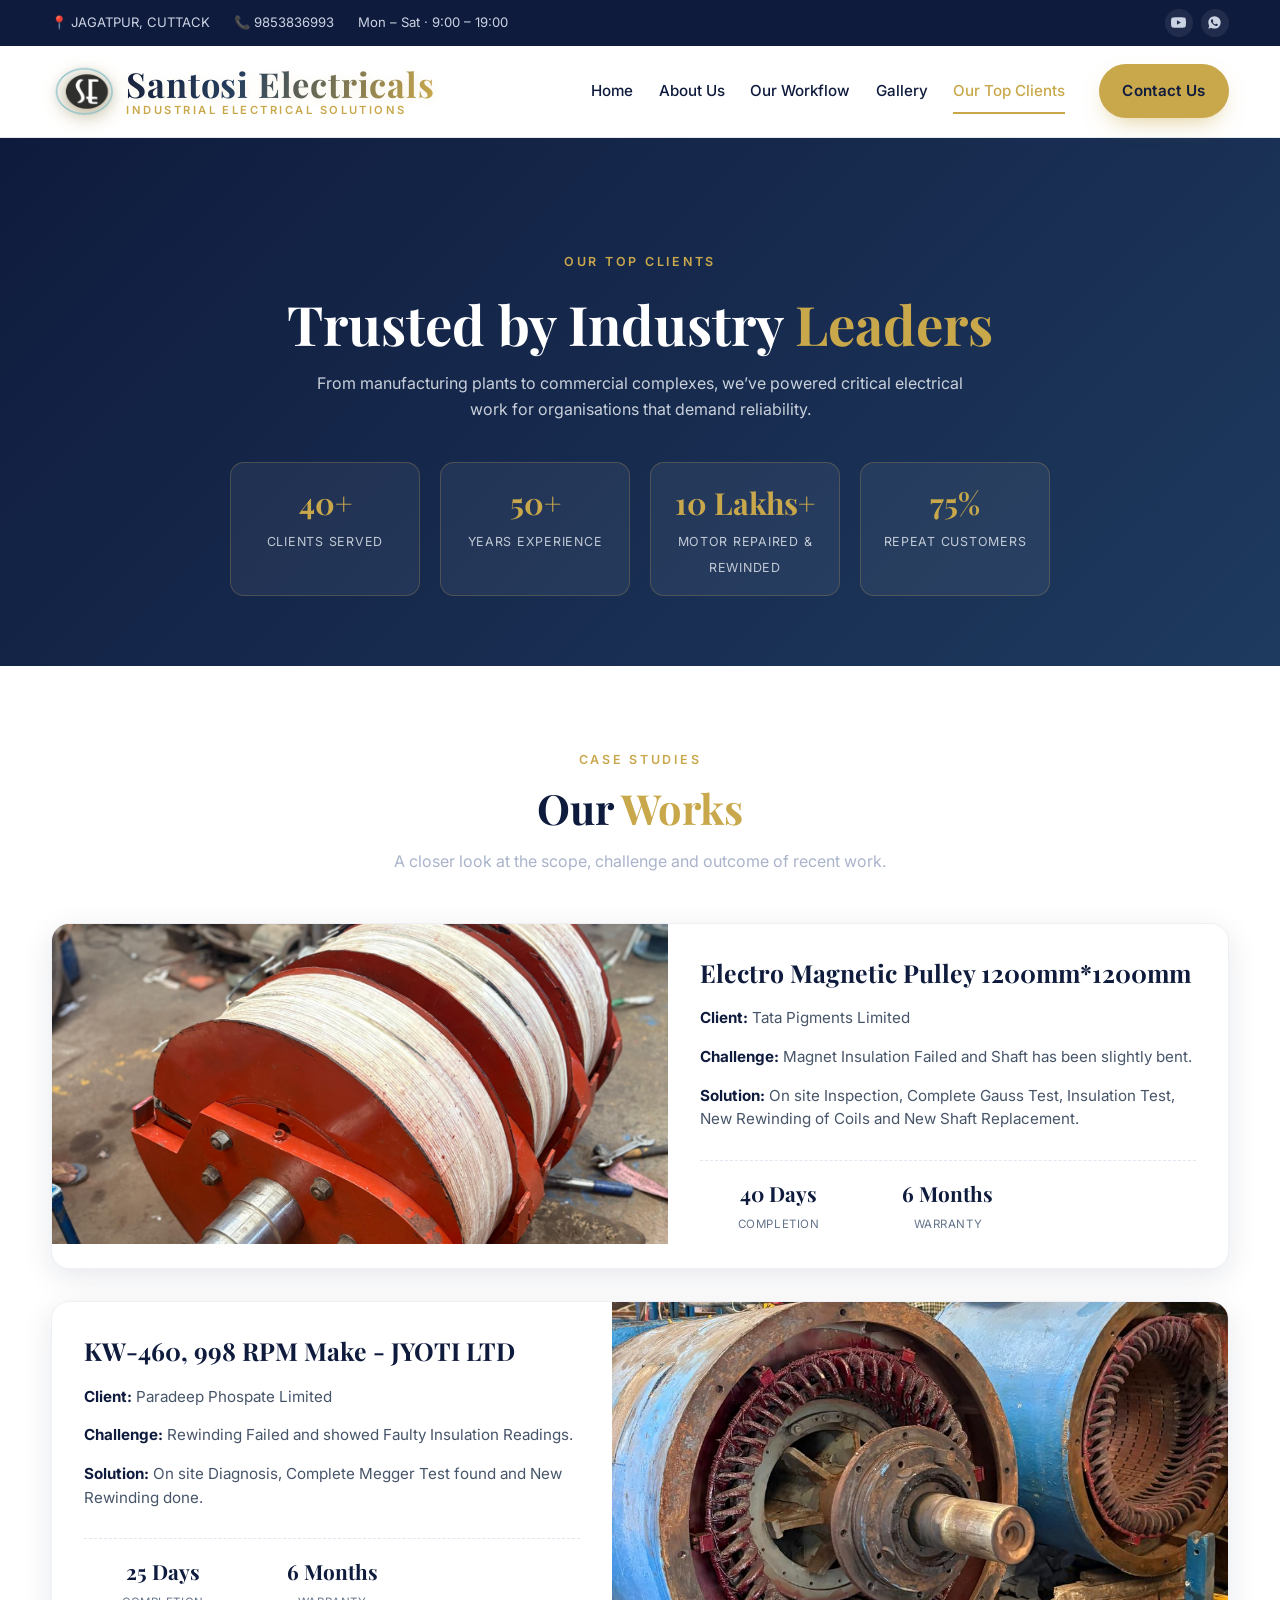
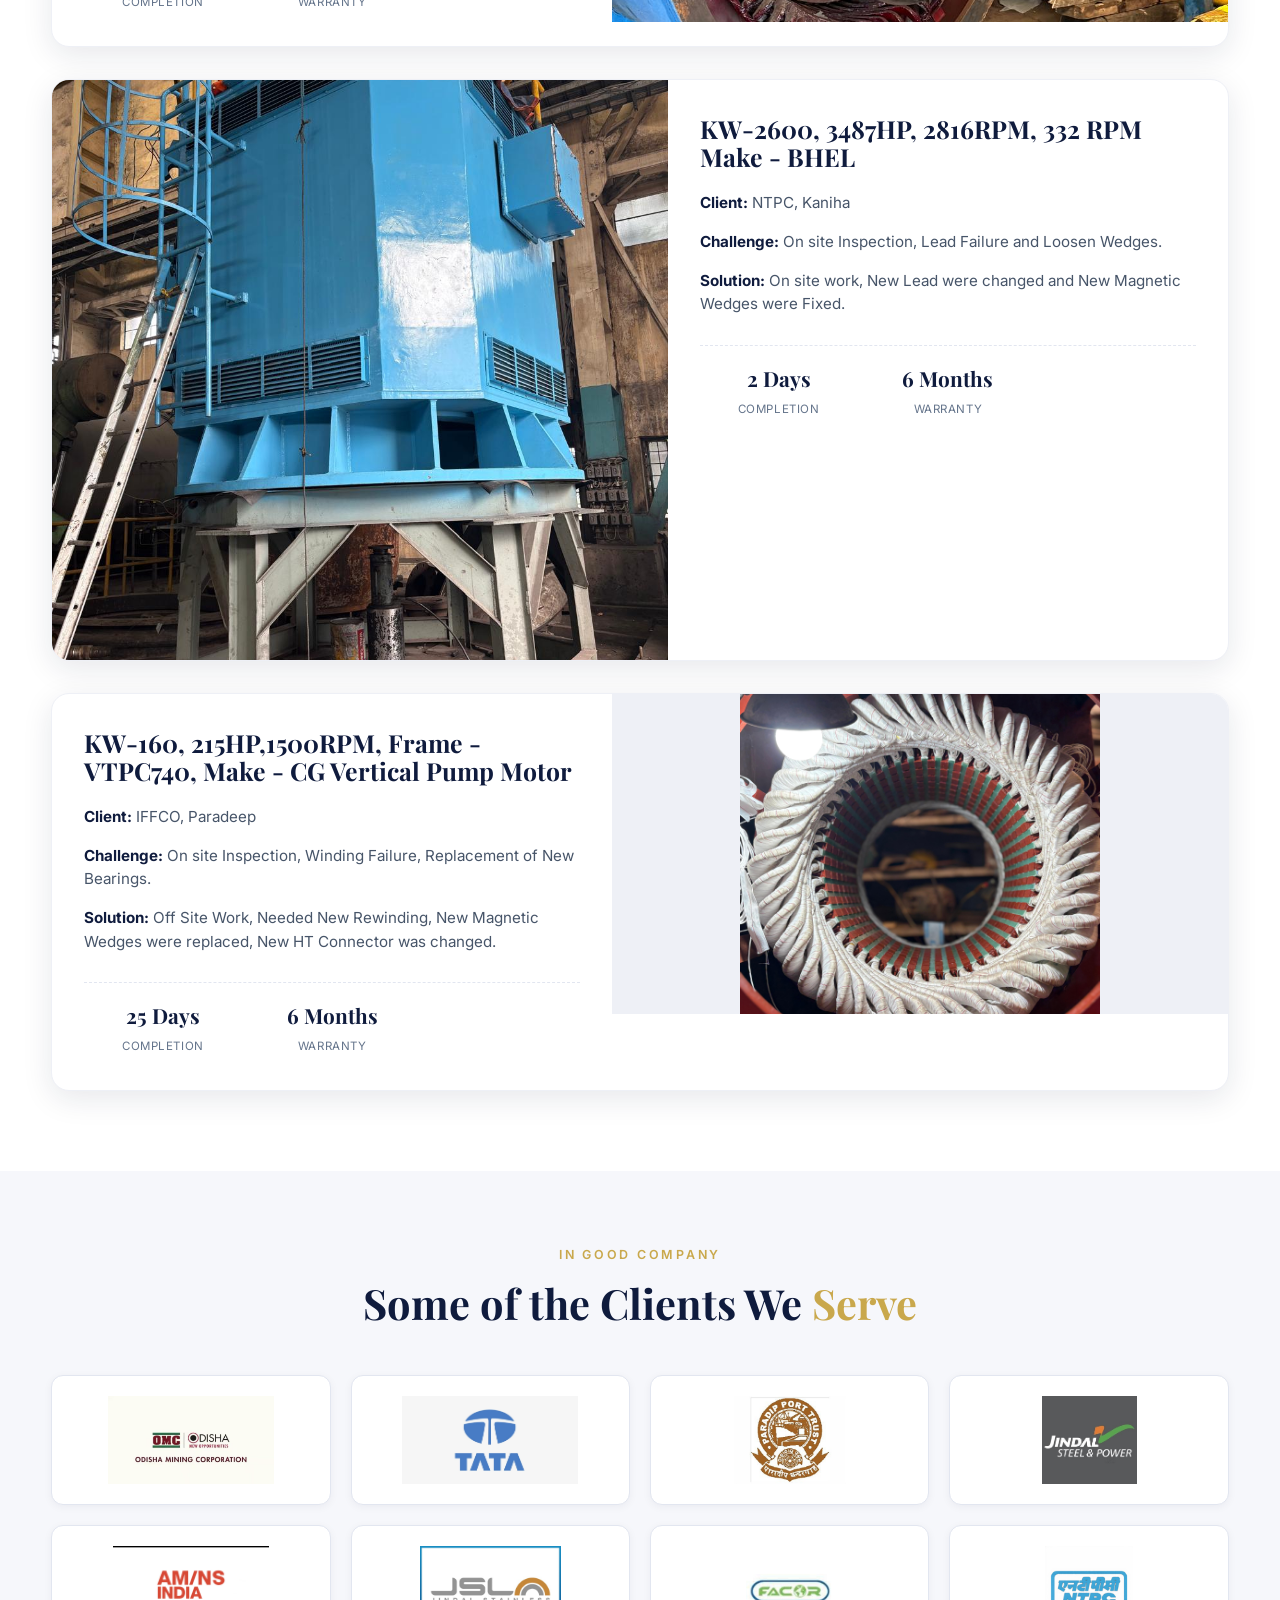
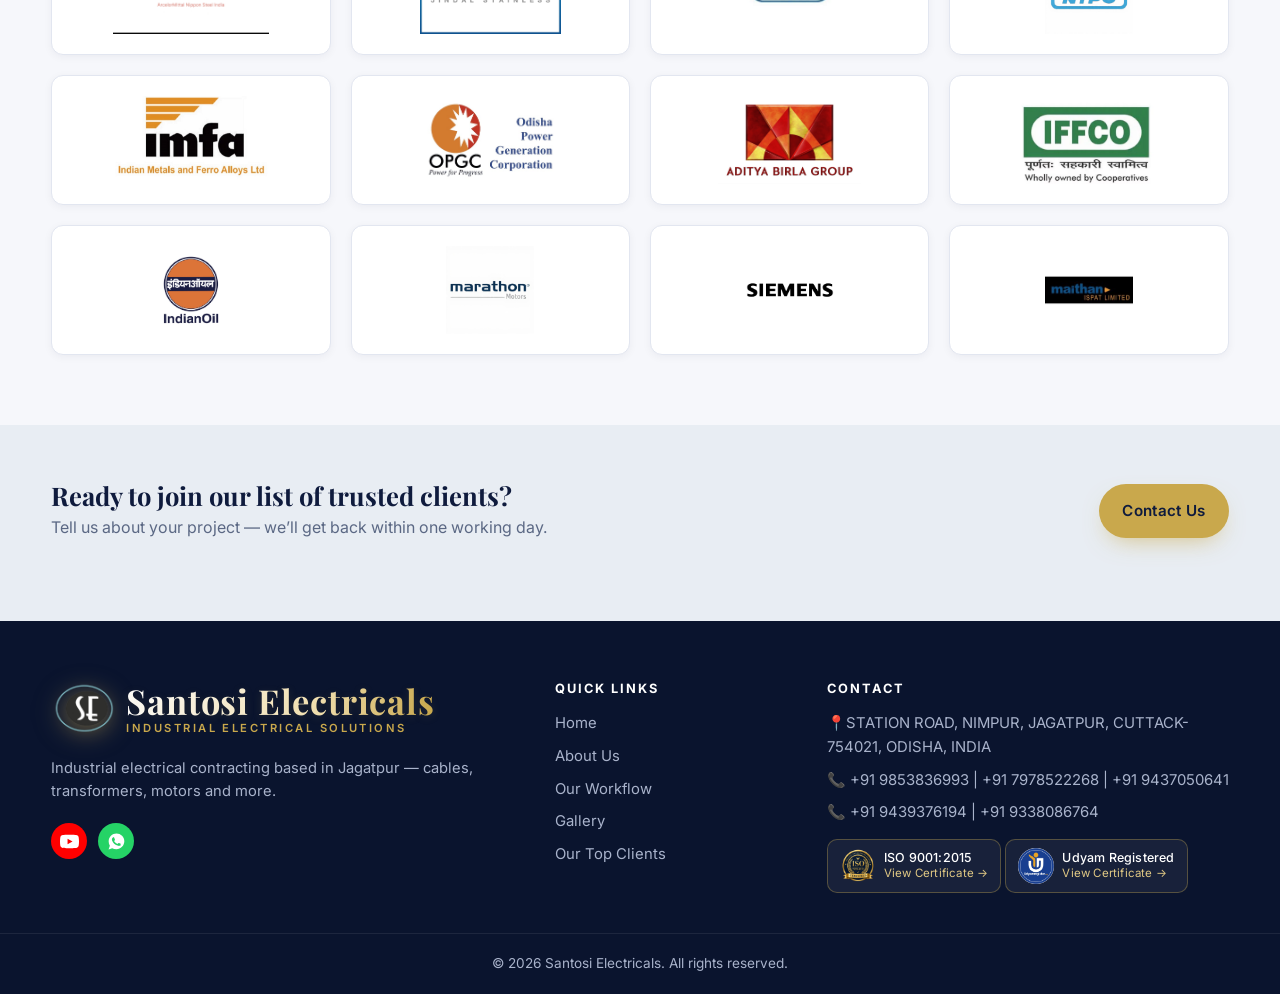
==== clients.html @ 4893f8ea "Add files via upload" ====
<!doctype html>
<html lang="en">
    <link rel="stylesheet" href="style.css">
<head>
  <meta charset="utf-8" />
  <meta name="viewport" content="width=device-width, initial-scale=1" />
  <title>Our Top Clients — Santosi Electricals</title>
  <meta name="description" content="Trusted by industry leaders — testimonials and case studies from Santosi Electricals clients across manufacturing, infrastructure and commercial sectors." />
  <link rel="preconnect" href="https://fonts.googleapis.com" />
  <link rel="preconnect" href="https://fonts.gstatic.com" crossorigin />
  <link href="https://fonts.googleapis.com/css2?family=Playfair+Display:wght@600;700&family=Inter:wght@300;400;500;600;700&display=swap" rel="stylesheet" />
  <link rel="stylesheet" href="./styles.css" />
</head>
<body>
  <!-- TOP BAR -->
  <div class="topbar">
    <div class="container topbar__row">
      <span>📍 JAGATPUR, CUTTACK</span>
      <span>📞 <a href="tel:9853836993">9853836993</a></span>
      <span class="hide-sm">Mon – Sat · 9:00 – 19:00</span>
      <div class="topbar__socials">
        <a href="https://youtube.com/@santosielectricals?si=56mB2wYO0T63QfF6" target="_blank" rel="noopener" aria-label="YouTube" class="social social--yt">
          <svg viewBox="0 0 24 24" fill="currentColor"><path d="M23.5 6.19a3.02 3.02 0 0 0-2.12-2.14C19.5 3.5 12 3.5 12 3.5s-7.5 0-9.38.55A3.02 3.02 0 0 0 .5 6.19 31.5 31.5 0 0 0 0 12a31.5 31.5 0 0 0 .5 5.81 3.02 3.02 0 0 0 2.12 2.14c1.88.55 9.38.55 9.38.55s7.5 0 9.38-.55a3.02 3.02 0 0 0 2.12-2.14A31.5 31.5 0 0 0 24 12a31.5 31.5 0 0 0-.5-5.81zM9.55 15.5V8.5l6.27 3.5-6.27 3.5z"/></svg>
        </a>
        <a href="https://wa.me/919853836993" target="_blank" rel="noopener" aria-label="WhatsApp" class="social social--wa">
          <svg viewBox="0 0 24 24" fill="currentColor"><path d="M12.04 2C6.58 2 2.11 6.45 2.1 11.92c0 1.97.52 3.89 1.51 5.58L2 22l4.58-1.58c1.62.88 3.44 1.35 5.34 1.35h.04c5.46 0 9.92-4.45 9.93-9.93.01-2.65-1.03-5.14-2.91-7.02A9.86 9.86 0 0 0 12.04 2zm5.7 14.07c-.25.71-1.45 1.33-2.01 1.41-.53.08-1.04.24-3.45-.73-2.9-1.17-4.76-4.08-4.91-4.27-.14-.19-1.17-1.56-1.17-2.97 0-1.42.74-2.11.99-2.4.25-.29.55-.37.74-.37.18 0 .37 0 .53.01.19 0 .43-.07.66.51.24.6.82 2.1.89 2.25.08.15.12.32.03.51-.1.19-.15.31-.29.48-.14.17-.3.37-.43.5-.14.14-.29.29-.13.56.16.27.74 1.23 1.59 1.99 1.1.98 2.04 1.28 2.36 1.42.24.1.39.08.54-.05.15-.13.63-.73.8-.98.16-.25.33-.21.54-.13.22.08 1.38.65 1.62.77.24.12.4.18.46.28.06.1.06.58-.19 1.29z"/></svg>
        </a>
      </div>
    </div>
  </div>
  <!-- HEADER -->
  <header class="header" id="header">
    <div class="container header__row">
      <a href="./index.html" class="brand">
        <img src="logo-2.png" alt="Santosi Electricals logo" class="brand__logo" />
        <span class="brand__text">
          <strong>Santosi Electricals</strong>
          <em>Industrial Electrical Solutions</em>
        </span>
      </a>
      <nav class="nav" id="nav">
        <a href="./index.html#home" class="nav__link">Home</a>
        <a href="./index.html#about" class="nav__link">About Us</a>
        <a href="./index.html#workflow" class="nav__link">Our Workflow</a>
        <a href="./gallery.html" class="nav__link">Gallery</a>
        <a href="./clients.html" class="nav__link active">Our Top Clients</a>
        <a href="https://forms.gle/D7yBqXoRjKszG5NP6" target="_blank" rel="noopener" class="btn btn--gold nav__cta">Contact Us</a>
      </nav>
      <button class="burger" id="burger" aria-label="Toggle menu">
        <span></span><span></span><span></span>
      </button>
    </div>
  </header>
  <!-- PAGE HERO -->
  <section class="clients-hero">
    <div class="container">
      <span class="eyebrow">Our Top Clients</span>
      <h1>Trusted by Industry <span class="gold">Leaders</span></h1>
      <p class="clients-hero__sub">From manufacturing plants to commercial complexes, we’ve powered critical electrical work for organisations that demand reliability.</p>
      <div class="clients-hero__stats">
        <div><strong>40+</strong><span>Clients Served</span></div>
        <div><strong>50+</strong><span>Years Experience</span></div>
        <div><strong>10 Lakhs+</strong><span>Motor Repaired & Rewinded</span></div>
        <div><strong>75%</strong><span>Repeat Customers</span></div>
      </div>
    </div>
  </section>
  <!-- CASE STUDIES -->
  <section class="cases">
    <div class="container">
      <div class="section-head">
        <span class="eyebrow">Case Studies</span>
        <h2>Our <span class="gold">Works</span></h2>
        <p class="section-head__sub">A closer look at the scope, challenge and outcome of recent work.</p>
      </div>
      <div class="case-list">
        <article class="case-card">
          <div class="case-card__media"><img src="Electro magnetic pulley.jpg" alt="Electro magnetic pulley" loading="lazy" /></div>
          <div class="case-card__body">
            <!-- <span class="case-card__sector">Manufacturing</span> -->
            <h3>Electro Magnetic Pulley 1200mm*1200mm</h3>
            <p><strong>Client:</strong> Tata Pigments Limited </p>
            <p><strong>Challenge:</strong> Magnet Insulation Failed and Shaft has been slightly bent.</p>
            <p><strong>Solution:</strong> On site Inspection, Complete Gauss Test, Insulation Test, New Rewinding of Coils and New Shaft Replacement.</p>
            <ul class="case-card__metrics">
              <li><strong>40 Days</strong><span>Completion</span></li>
              <li><strong>6 Months</strong><span>Warranty</span></li>
            </ul>
          </div>
        </article>
        <article class="case-card case-card--reverse">
          <!-- <div class="case-card__media"><img src="dummy-2.jpg" alt="Cable laying project" loading="lazy" /></div> -->
           <div class="case-card__media"><img src="HT Motors.jpg" alt="HT motors" loading="lazy" /></div>
          <div class="case-card__body">
            <!-- <span class="case-card__sector">Infrastructure</span> -->
            <h3>KW-460, 998 RPM Make - JYOTI LTD</h3>
            <p><strong>Client:</strong> Paradeep Phospate Limited</p>
            <p><strong>Challenge:</strong> Rewinding Failed and showed Faulty Insulation Readings.</p>
            <p><strong>Solution:</strong> On site Diagnosis, Complete Megger Test found and New Rewinding done.</p>
            <ul class="case-card__metrics">
              <li><strong>25 Days</strong><span>Completion</span></li>
              <li><strong>6 Months</strong><span>Warranty</span></li>
            </ul>
          </div>
        </article>
        <article class="case-card">
          <div class="case-card__media case-card__media--large"><img src="KW-2600, 2816RPM, 332 RPM Make - BHEL.jpg" alt="2600 KW BHEL motor" loading="lazy" /></div>
          <div class="case-card__body">
            <!-- <span class="case-card__sector">Textiles</span> -->
            <h3>KW-2600, 3487HP, 2816RPM, 332 RPM Make - BHEL</h3>
            <p><strong>Client:</strong> NTPC, Kaniha</p>
            <p><strong>Challenge:</strong> On site Inspection, Lead Failure and Loosen Wedges.</p>
            <p><strong>Solution:</strong> On site work, New Lead were changed and New Magnetic Wedges were Fixed.</p>
            <ul class="case-card__metrics">
              <li><strong>2 Days</strong><span>Completion</span></li>
              <li><strong>6 Months</strong><span>Warranty</span></li>
            </ul>
          </div>
        </article>

        <article class="case-card case-card--reverse">
          <div class="case-card__media case-card__media--full-img"><img src="Vertical Pump Motor.jpg" alt="Vertical pump motor winding" loading="lazy" /></div>
          <div class="case-card__body">
            <!-- <span class="case-card__sector">Oil &amp; Gas</span> -->
            <h3>KW-160, 215HP,1500RPM, Frame - VTPC740, Make - CG Vertical Pump Motor</h3>
            <p><strong>Client:</strong> IFFCO, Paradeep</p>
            <p><strong>Challenge:</strong> On site Inspection, Winding Failure, Replacement of New Bearings.</p>
            <p><strong>Solution:</strong> Off Site Work, Needed New Rewinding, New Magnetic Wedges were replaced, New HT Connector was changed.</p>
            <ul class="case-card__metrics">
              <li><strong>25 Days</strong><span>Completion</span></li>
              <li><strong>6 Months</strong><span>Warranty</span></li>
            </ul>
          </div>
        </article>

      </div>
    </div>
  </section>
  <!-- CLIENT LOGOS / NAMES STRIP -->
  <section class="clients-strip">
    <div class="container">
      <div class="section-head">
        <span class="eyebrow">In Good Company</span>
        <h2>Some of the Clients We <span class="gold">Serve</span></h2>
      </div>
      <!-- <div class="clients-strip__grid"> -->
        <div class="clients-logos">
        <div class="client-logo"><img src="OMC.jpg" alt="Odisha Mining Corporation" loading="lazy" /></div>
        <div class="client-logo"><img src="TATA.jpg" alt="Tata" loading="lazy" /></div>
        <div class="client-logo"><img src="PARADEEP.jpg" alt="Paradip Port Trust" loading="lazy" /></div>
        <div class="client-logo"><img src="JINDAL.jpg" alt="Jindal Steel & Power" loading="lazy" /></div>
        <div class="client-logo"><img src="AMNS.jpg" alt="ArcelorMittal Nippon Steel India" loading="lazy" /></div>
        <div class="client-logo"><img src="JSL.jpg" alt="Jindal Stainless" loading="lazy" /></div>
        <div class="client-logo"><img src="FACOR.jpg" /></div>
        <div class="client-logo"><img src="NTPC.jpg" alt="NTPC" loading="lazy" /></div>
        <div class="client-logo"><img src="IMFA.jpg" alt="Indian Metals and Ferro Alloys" loading="lazy" /></div>
        <div class="client-logo"><img src="OPGC.jpg" alt="Odisha Power Generation Corporation" loading="lazy" /></div>
        <div class="client-logo"><img src="ADITYA.jpg" alt="Odisha Power Generation Corporation" loading="lazy" /></div>
        <div class="client-logo"><img src="IFFCO.jpg" alt="IFFCO" loading="lazy" /></div>
        <div class="client-logo"><img src="IO.jpg" alt="IO" loading="lazy" /></div>
        <div class="client-logo"><img src="MARATHON.jpg" alt="MARATHON" loading="lazy" /></div>
        <div class="client-logo"><img src="siemens.jpg" alt="siemens" loading="lazy" /></div>
        <div class="client-logo"><img src="Maithan.jpg" alt="Maithan" loading="lazy" /></div>
      </div>
    </div>
  </section>
  <!-- CTA -->
  <section class="cta-bar">
    <div class="container cta-bar__row">
      <div>
        <h3>Ready to join our list of trusted clients?</h3>
        <p>Tell us about your project — we’ll get back within one working day.</p>
      </div>
      <a href="https://forms.gle/D7yBqXoRjKszG5NP6" target="_blank" rel="noopener" class="btn btn--gold">Contact Us</a>
    </div>
  </section>
  <!-- FOOTER -->
  <footer class="footer">
    <div class="container footer__grid">
      <div>
        <div class="brand brand--light">
          <img src="logo-2.png" alt="Santosi Electricals logo" class="brand__logo brand__logo--light" />
          <span class="brand__text">
            <strong>Santosi Electricals</strong>
            <em>Industrial Electrical Solutions</em>
          </span>
        </div>
        <p class="footer__about">Industrial electrical contracting based in Jagatpur — cables, transformers, motors and more.</p>
        <div class="footer__socials">
          <a href="https://youtube.com/@santosielectricals?si=56mB2wYO0T63QfF6" target="_blank" rel="noopener" aria-label="YouTube" class="social social--yt">
            <svg viewBox="0 0 24 24" fill="currentColor"><path d="M23.5 6.19a3.02 3.02 0 0 0-2.12-2.14C19.5 3.5 12 3.5 12 3.5s-7.5 0-9.38.55A3.02 3.02 0 0 0 .5 6.19 31.5 31.5 0 0 0 0 12a31.5 31.5 0 0 0 .5 5.81 3.02 3.02 0 0 0 2.12 2.14c1.88.55 9.38.55 9.38.55s7.5 0 9.38-.55a3.02 3.02 0 0 0 2.12-2.14A31.5 31.5 0 0 0 24 12a31.5 31.5 0 0 0-.5-5.81zM9.55 15.5V8.5l6.27 3.5-6.27 3.5z"/></svg>
          </a>
          <a href="https://wa.me/919853836993" target="_blank" rel="noopener" aria-label="WhatsApp" class="social social--wa">
            <svg viewBox="0 0 24 24" fill="currentColor"><path d="M12.04 2C6.58 2 2.11 6.45 2.1 11.92c0 1.97.52 3.89 1.51 5.58L2 22l4.58-1.58c1.62.88 3.44 1.35 5.34 1.35h.04c5.46 0 9.92-4.45 9.93-9.93.01-2.65-1.03-5.14-2.91-7.02A9.86 9.86 0 0 0 12.04 2zm5.7 14.07c-.25.71-1.45 1.33-2.01 1.41-.53.08-1.04.24-3.45-.73-2.9-1.17-4.76-4.08-4.91-4.27-.14-.19-1.17-1.56-1.17-2.97 0-1.42.74-2.11.99-2.4.25-.29.55-.37.74-.37.18 0 .37 0 .53.01.19 0 .43-.07.66.51.24.6.82 2.1.89 2.25.08.15.12.32.03.51-.1.19-.15.31-.29.48-.14.17-.3.37-.43.5-.14.14-.29.29-.13.56.16.27.74 1.23 1.59 1.99 1.1.98 2.04 1.28 2.36 1.42.24.1.39.08.54-.05.15-.13.63-.73.8-.98.16-.25.33-.21.54-.13.22.08 1.38.65 1.62.77.24.12.4.18.46.28.06.1.06.58-.19 1.29z"/></svg>
          </a>
        </div>
      </div>
      <div>
        <h5>Quick Links</h5>
        <ul>
          <li><a href="./index.html#home">Home</a></li>
          <li><a href="./index.html#about">About Us</a></li>
          <li><a href="./index.html#workflow">Our Workflow</a></li>
          <li><a href="./gallery.html">Gallery</a></li>
          <li><a href="./clients.html">Our Top Clients</a></li>
        </ul>
      </div>
      <div>
        <h5>Contact</h5>
        <ul>
          <li>📍STATION ROAD, NIMPUR, JAGATPUR, CUTTACK-754021, ODISHA, INDIA</li>
          <li class="footer__phone">📞 <a href="tel:9853836993">+91 9853836993</a> | <a href="tel:7978522268">+91 7978522268</a> | <a href="tel:9437050641">+91 9437050641</a></li>
          <li class="footer__phone">📞 <a href="tel:9439376194">+91 9439376194</a> | <a href="tel:9338086764">+91 9338086764</a></li>
        </ul>
        <a href="SANTOSI ELECTRICALS.pdf" target="_blank" rel="noopener" class="iso-badge iso-badge--footer" aria-label="View ISO 9001:2015 Certificate (PDF)">
          <img src="iso-cert.png" alt="ISO 9001:2015 Certified" loading="lazy" />
          <span>ISO 9001:2015<br/><em>View Certificate →</em></span>
        </a>
        <a href="UYDAM CERTIFICATE.SE.pdf" target="_blank" rel="noopener" class="udyam-badge udyam-badge--footer" aria-label="View Udyam Certificate (PDF)">
          <img src="Udyam-cert-logo.png" alt="Udyam Registered" loading="lazy" />
          <span>Udyam Registered<br/><em>View Certificate →</em></span>
        </a>
      </div>
    </div>
    <div class="footer__bottom">
      <div class="container">© <span id="year"></span> Santosi Electricals. All rights reserved.</div>
    </div>
  </footer>
  <script src="./script.js"></script>
</body>
</html>
---- style.css ----
/* ---------- Tokens ---------- */
:root{
  --navy-900:#0f1b3d;
  --navy-800:#15244f;
  --navy-700:#1e3a5f;
  --gold:#c9a84c;
  --gold-soft:#e0c884;
  --paper:#e8edf3;
  --bg:#f6f8fb;
  --text:#0f1b3d;
  --muted:#5b6884;
  --line:rgba(15,27,61,.10);
  --shadow-lg:0 25px 60px -25px rgba(15,27,61,.45);
  --shadow-md:0 12px 30px -15px rgba(15,27,61,.35);
  --radius:14px;
}

*{box-sizing:border-box}
html{scroll-behavior:smooth;}
body{
  margin:0;
  font-family:'Inter',system-ui,sans-serif;
  color:var(--text);
  background:var(--bg);
  line-height:1.6;
  -webkit-font-smoothing:antialiased;
}
img{max-width:100%;display:block}
a{color:inherit;text-decoration:none}
h1,h2,h3,h4,h5{font-family:'Playfair Display',serif;font-weight:700;line-height:1.15;margin:0 0 .4em}
h1{font-size:clamp(2.2rem,5vw,4rem)}
h2{font-size:clamp(1.8rem,3.4vw,2.6rem)}
h3{font-size:1.25rem}
p{margin:0 0 1em}
.gold{color:var(--gold)}
.eyebrow{
  display:inline-block;
  font-size:.78rem;letter-spacing:.22em;text-transform:uppercase;
  color:var(--gold);font-weight:600;margin-bottom:.9rem;
}
.container{width:min(1180px,92%);margin-inline:auto}
.hide-sm{display:none}
@media(min-width:720px){.hide-sm{display:inline}}

/* ---------- Buttons ---------- */
.btn{
  display:inline-flex;align-items:center;justify-content:center;
  gap:.5rem;padding:.85rem 1.4rem;border-radius:999px;
  font-weight:600;font-size:.95rem;letter-spacing:.02em;
  transition:transform .2s ease, box-shadow .2s ease, background .2s ease, color .2s ease;
  border:1px solid transparent;cursor:pointer;
}
.btn--lg{padding:1.05rem 1.8rem;font-size:1rem}
.btn--gold{background:var(--gold);color:var(--navy-900);box-shadow:0 10px 25px -10px rgba(201,168,76,.7)}
.btn--gold:hover{background:var(--gold-soft);transform:translateY(-2px)}
.btn--navy{background:var(--navy-900);color:#fff}
.btn--navy:hover{background:var(--navy-800);transform:translateY(-2px)}
.btn--ghost{border-color:rgba(255,255,255,.5);color:#fff}
.btn--ghost:hover{background:rgba(255,255,255,.1)}
.btn--ghost-dark{border-color:var(--navy-900);color:var(--navy-900)}
.btn--ghost-dark:hover{background:var(--navy-900);color:#fff}

/* ---------- Top bar ---------- */
.topbar{background:var(--navy-900);color:#cbd3e2;font-size:.82rem}
.topbar__row{display:flex;gap:1.5rem;align-items:center;padding:.55rem 0;flex-wrap:wrap}
.topbar a:hover{color:var(--gold)}

/* ---------- Header ---------- */
.header{
  position:sticky;top:0;z-index:50;
  background:rgba(255,255,255,.92);
  backdrop-filter:blur(10px);
  border-bottom:1px solid var(--line);
}
.header__row{display:flex;align-items:center;justify-content:space-between;padding:.85rem 0}
.brand{display:flex;align-items:center;gap:.7rem}
.brand__mark{
  width:44px;height:44px;border-radius:10px;
  background:linear-gradient(135deg,var(--navy-900),var(--navy-700));
  color:var(--gold);display:grid;place-items:center;
  font-family:'Playfair Display',serif;font-weight:700;
  box-shadow:var(--shadow-md);
}
.brand__text{display:flex;flex-direction:column;line-height:1.05}
.brand__text strong{
  font-family:'Playfair Display',serif;
  font-size:2.15rem;font-weight:700;letter-spacing:.8px;
  background:linear-gradient(100deg,var(--navy-900) 0%,var(--navy-700) 35%,var(--gold) 100%);
  -webkit-background-clip:text;background-clip:text;color:transparent;
  text-shadow:0 2px 10px rgba(201,168,76,.15);
}
.brand__text em{font-style:normal;font-size:.7rem;letter-spacing:.22em;text-transform:uppercase;color:var(--gold);font-weight:600;margin-top:3px}
.brand__logo{
  width:64px;height:64px;object-fit:contain;display:block;
  filter:drop-shadow(0 4px 10px rgba(201,168,76,.45)) drop-shadow(0 2px 4px rgba(15,27,61,.25));
  transition:transform .35s ease, filter .35s ease;
}
.brand:hover .brand__logo{transform:rotate(-6deg) scale(1.05);filter:drop-shadow(0 6px 14px rgba(201,168,76,.65))}
.brand--light .brand__text strong{
  background:linear-gradient(95deg,#fff 0%,#f4e4b8 60%,var(--gold) 100%);
  -webkit-background-clip:text;background-clip:text;color:transparent;
}
.brand__logo--light{filter:drop-shadow(0 4px 12px rgba(201,168,76,.55))}

/* ---------- Topbar socials ---------- */
.topbar__socials{margin-left:auto;display:flex;gap:.5rem;align-items:center}
.topbar__socials .social{
  width:28px;height:28px;display:grid;place-items:center;border-radius:50%;
  background:rgba(255,255,255,.08);color:#cbd3e2;transition:all .25s ease;
}
.topbar__socials .social svg{width:15px;height:15px}
.social--yt{background:#FF0000;color:#fff;box-shadow:0 0 0 0 rgba(255,0,0,.55);animation:yt-pulse 2.2s infinite}
.social--yt svg{width:17px;height:17px}
.social--yt:hover{background:#e60000;transform:translateY(-2px) scale(1.08);box-shadow:0 4px 14px rgba(255,0,0,.45)}
@keyframes yt-pulse{0%{box-shadow:0 0 0 0 rgba(255,0,0,.55)}70%{box-shadow:0 0 0 8px rgba(255,0,0,0)}100%{box-shadow:0 0 0 0 rgba(255,0,0,0)}}

.social--wa{background:#25D366;color:#fff;box-shadow:0 0 0 0 rgba(37,211,102,.55);animation:wa-pulse 2.2s infinite}
.social--wa svg{width:17px;height:17px}
.social--wa:hover{background:#1ebe5d;transform:translateY(-2px) scale(1.08);box-shadow:0 4px 14px rgba(37,211,102,.45)}
@keyframes wa-pulse{0%{box-shadow:0 0 0 0 rgba(37,211,102,.55)}70%{box-shadow:0 0 0 8px rgba(37,211,102,0)}100%{box-shadow:0 0 0 0 rgba(37,211,102,0)}}

.nav{display:flex;align-items:center;gap:1.6rem}
.nav__link{position:relative;font-weight:500;font-size:.95rem;color:var(--navy-900);padding:.4rem 0;transition:color .25s ease}
.nav__link::after{
  content:"";position:absolute;left:0;right:0;bottom:-4px;height:2px;
  background:var(--gold);transform:scaleX(0);transform-origin:left;
  transition:transform .25s ease;
}
.nav__link:hover,.nav__link.active{color:var(--gold)}
.nav__link:hover::after,.nav__link.active::after{transform:scaleX(1)}
.nav__cta{margin-left:.5rem}
.burger{display:none;background:none;border:0;flex-direction:column;gap:5px;cursor:pointer;padding:8px}
.burger span{width:24px;height:2px;background:var(--navy-900);display:block;transition:.3s}

@media(max-width:880px){
  .nav{
    position:absolute;top:100%;left:0;right:0;
    background:#fff;flex-direction:column;align-items:stretch;
    gap:0;padding:1rem 5%;border-top:1px solid var(--line);
    transform:translateY(-10px);opacity:0;pointer-events:none;transition:.25s;
  }
  .nav.open{transform:translateY(0);opacity:1;pointer-events:auto}
  .nav__link{padding:.85rem 0;border-bottom:1px solid var(--line)}
  .nav__cta{margin:.8rem 0 0}
  .burger{display:flex}
}

/* ---------- Hero ---------- */
.hero{position:relative;min-height:88vh;display:flex;align-items:center;color:#fff;overflow:hidden}
.hero__bg{position:absolute;inset:0;background-size:cover;background-position:center right;background-repeat:no-repeat;background-color:#0f1b3d;filter:saturate(1.05) contrast(1.05)}
.hero__overlay{
  position:absolute;inset:0;
  background:
    linear-gradient(90deg,rgba(15,27,61,.97) 0%,rgba(15,27,61,.9) 35%,rgba(15,27,61,.55) 65%,rgba(15,27,61,.25) 100%),
    radial-gradient(1200px 600px at 85% 50%,rgba(201,168,76,.12),transparent 60%);
}
@media (max-width:780px){
  .hero__bg{background-position:center;opacity:.45}
  .hero__overlay{background:linear-gradient(180deg,rgba(15,27,61,.85),rgba(15,27,61,.95))}
}
.hero__content{position:relative;padding:7rem 0 5rem;max-width:760px}
.hero .eyebrow{color:var(--gold-soft)}
.hero p.lead{font-size:1.15rem;color:#d6dceb;max-width:560px;margin-bottom:2rem}
.hero__cta{display:flex;gap:.9rem;flex-wrap:wrap;margin-bottom:3rem}
.hero__stats{display:grid;grid-template-columns:repeat(3,minmax(0,1fr));gap:1.5rem;max-width:560px;border-top:1px solid rgba(255,255,255,.18);padding-top:1.5rem}
.hero__stats strong{font-family:'Playfair Display',serif;font-size:2rem;color:var(--gold);display:block}
.hero__stats span{font-size:.85rem;color:#c4ccdd}

/* ---------- Services strip ---------- */
.services{margin-top:-70px;position:relative;z-index:3;padding-bottom:2.5rem 0 5.5rem}
.services__grid{
  display:grid;grid-template-columns:repeat(auto-fit,minmax(220px,1fr));
  gap:1.2rem;background:#fff;padding:2rem;border-radius:var(--radius);
  box-shadow:var(--shadow-lg);
}
.service{padding:1rem;border-radius:10px;transition:.25s;border:1px solid transparent}
.service:hover{background:var(--paper);border-color:var(--line);transform:translateY(-4px)}
.service__icon{
  width:54px;height:54px;border-radius:12px;
  background:linear-gradient(135deg,var(--navy-900),var(--navy-700));
  color:var(--gold);display:grid;place-items:center;font-size:1.5rem;margin-bottom:1rem;
}
.service h3{margin-bottom:.4rem}
.service p{color:var(--muted);font-size:.93rem;margin:0}

/* ---------- About ---------- */
.about{padding:5rem 0 2rem}
.about__grid{display:grid;grid-template-columns:1fr 1fr;gap:4rem;align-items:center}
@media(max-width:880px){.about__grid{grid-template-columns:1fr;gap:2.5rem}}
.about__media{position:relative}
.about__media img{border-radius:var(--radius);box-shadow:var(--shadow-lg);aspect-ratio:4/3;object-fit:cover}
.about__badge{
  position:absolute;bottom:-25px;right:-15px;
  background:var(--gold);color:var(--navy-900);
  padding:1.2rem 1.4rem;border-radius:var(--radius);
  display:flex;align-items:center;gap:.8rem;box-shadow:var(--shadow-md);
}
.about__badge strong{font-family:'Playfair Display',serif;font-size:2.2rem;line-height:1}
.about__badge span{font-size:.8rem;font-weight:600;letter-spacing:.06em}
.ticks{list-style:none;padding:0;margin:0 0 1.8rem;display:grid;gap:.6rem}
.ticks li{padding-left:1.8rem;position:relative;color:var(--navy-800)}
.ticks li::before{
  content:"✓";position:absolute;left:0;top:0;width:22px;height:22px;
  background:var(--gold);color:var(--navy-900);border-radius:50%;
  display:grid;place-items:center;font-size:.75rem;font-weight:700;
}
.about__cta{display:flex;gap:.8rem;flex-wrap:wrap}

/* ---------- From the Owner ---------- */
.owner{padding:2.5rem 0 5.5rem;background:#fff;position:relative;overflow:hidden}
.owner::before{
  content:"";position:absolute;inset:0;
  background:radial-gradient(700px 400px at 10% 20%,rgba(201,168,76,.06),transparent 60%);
  pointer-events:none;
}
.owner__grid{display:grid;grid-template-columns:auto 1fr;gap:3.5rem;align-items:center;position:relative}
@media(max-width:880px){.owner__grid{grid-template-columns:1fr;gap:2rem;justify-items:center}}
.owner__media{position:relative;display:flex;justify-content:center;align-items:center}
.owner__photo-placeholder,
.owner__img{
  /* width:auto;height:100%;max-height:100%;aspect-ratio:1/1;border-radius:var(--radius);
  object-fit:contain;display:block;
  box-shadow:var(--shadow-lg);position:relative;
  background:linear-gradient(135deg,var(--navy-900),var(--navy-700)); */
  width:100%;max-width:300px;aspect-ratio:4/5;
  border-radius:6px;object-fit:cover;display:block;
  background:#fff;padding:12px;
  box-shadow:0 20px 40px -20px rgba(10,20,50,.25),0 0 0 1px rgba(10,20,50,.06);
}
@media(max-width:520px){
  .owner__img{max-width:min(75vw,260px)}
}
.owner__photo-placeholder{
  background:linear-gradient(135deg,var(--navy-900),var(--navy-700));
  display:flex;align-items:center;justify-content:center;color:#fff;font-weight:600;
}
.owner__photo-placeholder::before{
  content:"";position:absolute;inset:-6px;border:2px solid var(--gold);border-radius:calc(var(--radius) + 6px);pointer-events:none;
}
.owner__photo-placeholder span{text-align:center;padding:1rem;opacity:.85;font-size:.95rem}
.owner__copy .eyebrow{margin-bottom:1rem}
.owner__quote{
  font-family:'Playfair Display',serif;font-size:clamp(1.15rem,2.2vw,1.45rem);
  color:var(--navy-800);line-height:1.55;margin:0 0 2rem;
  position:relative;padding-left:1.6rem;border-left:3px solid var(--gold);
}
.owner__meta strong{
  font-family:'Playfair Display',serif;font-size:1.45rem;color:var(--navy-900);display:block;
}
.owner__meta span{
  font-size:.82rem;letter-spacing:.18em;text-transform:uppercase;color:var(--gold);font-weight:600;margin-top:6px;display:block;
}

/* ---------- Workflow ---------- */
.workflow{background:var(--navy-900);color:#dbe2f0;padding:5.5rem 0;position:relative;overflow:hidden}
.workflow::before{
  content:"";position:absolute;inset:0;
  background:radial-gradient(800px 400px at 80% 10%,rgba(201,168,76,.18),transparent 60%);
  pointer-events:none;
}
.workflow h2{color:#fff}
.section-head{text-align:center;max-width:680px;margin:0 auto 3rem}
.section-head__sub{color:#a9b3cb}
.steps{
  list-style:none;padding:0;margin:0 0 4rem;
  display:grid;grid-template-columns:repeat(4,1fr);gap:1.2rem;
  counter-reset:step;
}
.step:nth-child(5){grid-column:2/3}
.step:nth-child(6){grid-column:3/4}
@media (max-width:900px){
  .steps{grid-template-columns:repeat(2,1fr)}
  .step:nth-child(5),.step:nth-child(6){grid-column:auto}
}
@media (max-width:520px){
  .steps{grid-template-columns:1fr}
}
.step{
  background:linear-gradient(180deg,rgba(255,255,255,.04),rgba(255,255,255,.02));
  border:1px solid rgba(255,255,255,.08);
  border-radius:var(--radius);padding:1.6rem 1.4rem;position:relative;
  transition:.3s;
}
.step:hover{transform:translateY(-6px);border-color:var(--gold);background:rgba(201,168,76,.06)}
.step__num{
  font-family:'Playfair Display',serif;font-size:2.2rem;
  color:var(--gold);line-height:1;margin-bottom:.6rem;
}
.step h4{font-size:1.1rem;color:#fff;margin-bottom:.4rem;font-family:'Inter',sans-serif;font-weight:600}
.step p{color:#a9b3cb;font-size:.92rem;margin:0}

.workflow__gallery{
  display:grid;grid-template-columns:repeat(auto-fit,minmax(240px,1fr));gap:1rem;
}
.workflow__gallery figure{margin:0;position:relative;border-radius:var(--radius);overflow:hidden;aspect-ratio:4/3}
.workflow__gallery img{width:100%;height:100%;object-fit:cover;transition:.5s}
.workflow__gallery figure:hover img{transform:scale(1.07)}
.workflow__gallery figcaption{
  position:absolute;left:0;right:0;bottom:0;padding:.9rem 1.1rem;
  background:linear-gradient(180deg,transparent,rgba(15,27,61,.9));
  color:#fff;font-weight:600;letter-spacing:.04em;
}

/* ---------- CTA ---------- */
.cta{background:var(--paper);padding:3.5rem 0}
.cta__row{display:flex;justify-content:space-between;align-items:center;gap:2rem;flex-wrap:wrap}
.cta h3{margin:0 0 .3rem;font-size:1.6rem}
.cta p{margin:0;color:var(--muted)}

.cta-bar{padding:3.5rem 0 5rem;background:var(--paper)}
.cta-bar__row{display:flex;justify-content:space-between;align-items:center;gap:2rem;flex-wrap:wrap}
.cta-bar h3{margin:0 0 .3rem;font-size:1.6rem}
.cta-bar p{margin:0;color:var(--muted)}

/* ---------- Footer ---------- */
.footer{background:#0a142e;color:#a9b3cb;padding-top:3.5rem}
.brand--light .brand__text em{color:var(--gold)}
.footer__grid{display:grid;grid-template-columns:2fr 1fr 1fr;gap:2.5rem;padding-bottom:2.5rem}
@media(max-width:720px){.footer__grid{grid-template-columns:1fr}}
.footer__about{margin-top:1rem;font-size:.92rem}
.footer h5{font-family:'Inter',sans-serif;color:#fff;text-transform:uppercase;font-size:.8rem;letter-spacing:.16em;margin:.3rem 0 1rem}
.footer ul{list-style:none;padding:0;margin:0;display:grid;gap:.55rem;font-size:.93rem}
.footer a:hover{color:var(--gold)}
.footer__phone{white-space:nowrap}
@media(max-width:420px){.footer__phone{white-space:normal}}
.footer__bottom{border-top:1px solid rgba(255,255,255,.08);padding:1.2rem 0;font-size:.85rem;text-align:center}

.footer__socials{display:flex;gap:.7rem;align-items:center;margin-top:1.2rem}
.footer__socials .social{width:36px;height:36px;display:grid;place-items:center;border-radius:50%;transition:all .25s ease}
.footer__socials .social svg{width:19px;height:19px}
.footer__socials .social--yt{background:#FF0000;color:#fff;box-shadow:0 0 0 0 rgba(255,0,0,.55);animation:yt-pulse 2.2s infinite}
.footer__socials .social--yt:hover{background:#e60000;transform:translateY(-2px) scale(1.08);box-shadow:0 4px 14px rgba(255,0,0,.45)}
.footer__socials .social--wa{background:#25D366;color:#fff;box-shadow:0 0 0 0 rgba(37,211,102,.55);animation:wa-pulse 2.2s infinite}
.footer__socials .social--wa:hover{background:#1ebe5d;transform:translateY(-2px) scale(1.08);box-shadow:0 4px 14px rgba(37,211,102,.45)}

/* Gallery */
.gallery{padding:5.5rem 0;background:var(--bg-soft)}
.gallery__grid{display:grid;grid-template-columns:repeat(2,1fr);gap:1.5rem;margin-top:2.5rem}
.gallery__item{display:block;position:relative;overflow:hidden;border-radius:14px;aspect-ratio:4/3;box-shadow:0 8px 24px rgba(15,27,61,.12);cursor:zoom-in}
.gallery__item img{width:100%;height:100%;object-fit:cover;display:block;transition:transform .5s ease}
.gallery__item::after{content:"";position:absolute;inset:0;background:linear-gradient(180deg,transparent 55%,rgba(15,27,61,.55));opacity:0;transition:opacity .3s ease}
.gallery__item:hover img{transform:scale(1.08)}
.gallery__item:hover::after{opacity:1}
.gallery__item:hover{box-shadow:0 14px 36px rgba(15,27,61,.25);outline:2px solid var(--gold);outline-offset:2px}
@media (max-width:520px){.gallery__grid{grid-template-columns:1fr}}
.gallery-page{padding-top:2rem}
.gallery__caption{position:absolute;left:0;right:0;bottom:0;z-index:2;padding:.9rem 1rem;color:#fff;font-weight:600;font-size:1rem;letter-spacing:.3px;background:linear-gradient(180deg,transparent,rgba(15,27,61,.85));text-align:center;transform:translateY(8px);opacity:.95;transition:transform .3s ease,opacity .3s ease}
.gallery__item:hover .gallery__caption{transform:translateY(0);opacity:1;color:var(--gold)}



/* ---------- ISO Badge ---------- */
.iso-badge{
  position:absolute;bottom:-25px;left:-15px;
  background:var(--gold);color:var(--navy-900);
  padding:1.2rem 1.4rem;border-radius:var(--radius);
  display:flex;align-items:center;gap:.8rem;box-shadow:var(--shadow-md);
  z-index:3;
}
.iso-badge img{width:52px;height:52px;object-fit:contain;display:block}
.iso-badge span{font-size:.8rem;font-weight:600;letter-spacing:.06em}
@media (max-width:880px){.iso-badge{left:auto;right:-15px;bottom:-80px}}
@media (max-width:640px){.iso-badge{padding:1rem 1.1rem}.iso-badge img{width:44px;height:44px}}

.iso-badge--footer{position:static;width:auto;height:auto;border-radius:10px;background:rgba(255,255,255,.06);padding:8px 12px;box-shadow:none;display:inline-flex;align-items:center;gap:8px;margin-top:14px;color:#fff;text-decoration:none;border:1px solid rgba(201,168,76,.35)}
.iso-badge--footer img{width:36px;height:36px}
.iso-badge--footer span{font-size:.78rem;line-height:1.2;font-weight:500;letter-spacing:.2px}
.iso-badge--footer em{font-style:normal;color:var(--gold-soft);font-weight:400;font-size:.72rem}
.iso-badge--footer:hover{background:rgba(201,168,76,.12)}


/* ---------- Udyam Badge ---------- */
.udyam-badge{
  position:absolute;bottom:-90px;left:-15px;
  background:var(--gold);color:var(--navy-900);
  padding:1.2rem 1.4rem;border-radius:var(--radius);
  display:flex;align-items:center;gap:.8rem;box-shadow:var(--shadow-md);
  z-index:3;
}
.udyam-badge img{width:52px;height:52px;object-fit:contain;display:block;border-radius:50%}
.udyam-badge span{font-size:.8rem;font-weight:600;letter-spacing:.06em}
@media (max-width:880px){.udyam-badge{left:-15px;bottom:-80px}}
@media (max-width:640px){.udyam-badge{padding:1rem 1.1rem}.udyam-badge img{width:44px;height:44px}}
.udyam-badge--footer{position:static;width:auto;height:auto;border-radius:10px;background:rgba(255,255,255,.06);padding:8px 12px;box-shadow:none;display:inline-flex;align-items:center;gap:8px;margin-top:14px;color:#fff;text-decoration:none;border:1px solid rgba(201,168,76,.35)}
.udyam-badge--footer em{font-style:normal;color:var(--gold-soft);font-weight:400;font-size:.72rem}
.udyam-badge--footer:hover{background:rgba(201,168,76,.12)}
.udyam-badge--footer img{width:36px;height:36px;border-radius:50%}
.udyam-badge--footer span{font-size:.78rem;line-height:1.2;font-weight:500;letter-spacing:.2px}



/* ============ CLIENTS PAGE ============ */
.clients-hero{
  background: linear-gradient(135deg, #0f1b3d 0%, #1e3a5f 100%);
  color:#e8edf3; padding: 110px 0 70px; text-align:center;
}
.clients-hero h1{ font-family:'Playfair Display',serif; font-size:clamp(2rem,4.5vw,3.4rem); margin:.4rem 0 1rem; color:#fff; }
.clients-hero .gold{ color:#c9a84c; }
.clients-hero__sub{ max-width:680px; margin:0 auto 2.5rem; opacity:.85; }
.clients-hero__stats{
  display:grid; grid-template-columns:repeat(4,1fr); gap:1.25rem; max-width:820px; margin:0 auto;
}
.clients-hero__stats > div{
  background:rgba(255,255,255,.06); border:1px solid rgba(201,168,76,.25);
  border-radius:14px; padding:1rem .5rem;
}
.clients-hero__stats strong{ display:block; font-family:'Playfair Display',serif; color:#c9a84c; font-size:1.9rem; }
.clients-hero__stats span{ font-size:.78rem; letter-spacing:.06em; text-transform:uppercase; opacity:.8; }

.testimonials{ padding:80px 0; background:#f6f7fb; }
.testi-grid{
  display:grid; grid-template-columns:repeat(2,1fr); gap:1.5rem; margin-top:2rem;
}
.testi-card{
  background:#fff; border-radius:16px; padding:1.75rem;
  box-shadow:0 6px 24px rgba(15,27,61,.08);
  border-top:3px solid #c9a84c; position:relative; display:flex; flex-direction:column; gap:1rem;
  transition:transform .25s ease, box-shadow .25s ease;
}
.testi-card:hover{ transform:translateY(-4px); box-shadow:0 14px 36px rgba(15,27,61,.15); }
.testi-card__quote{ font-style:italic; color:#1e3a5f; line-height:1.6; position:relative; padding-left:1.5rem; }
.testi-card__quote::before{
  content:"“"; position:absolute; left:-.2rem; top:-1.2rem;
  font-family:'Playfair Display',serif; font-size:3.5rem; color:#c9a84c; line-height:1;
}
.testi-card__person{ display:flex; align-items:center; gap:.85rem; margin-top:auto; }
.testi-card__person strong{ display:block; color:#0f1b3d; }
.testi-card__person span{ font-size:.82rem; color:#64748b; }
.avatar{
  width:48px; height:48px; border-radius:50%; flex-shrink:0;
  background:linear-gradient(135deg, var(--c1,#0f1b3d), var(--c2,#1e3a5f));
  color:#fff; font-weight:700; display:flex; align-items:center; justify-content:center;
  font-size:.95rem; letter-spacing:.04em; box-shadow:0 4px 12px rgba(15,27,61,.2);
}
.testi-card__tag{
  align-self:flex-start; font-size:.72rem; letter-spacing:.08em; text-transform:uppercase;
  background:rgba(201,168,76,.15); color:#8a6f1f; padding:.35rem .7rem; border-radius:999px; font-weight:600;
}

.cases{ padding:80px 0; background:#fff; }
.case-list{ display:flex; flex-direction:column; gap:2rem; margin-top:2rem; }
.case-card{
  display:grid; grid-template-columns:1.1fr 1fr; gap:0; border-radius:18px; overflow:hidden;
  background:#fff; box-shadow:0 8px 30px rgba(15,27,61,.1); border:1px solid #eef0f6;
}
.case-card--reverse{ grid-template-columns:1fr 1.1fr; }
.case-card--reverse .case-card__media{ order:2; }
/* .case-card__media img{ width:100%; height:100%; object-fit:cover; min-height:280px; display:block; } */
.case-card__media{ overflow:hidden; max-height:320px; }
.case-card__media img{ width:100%; height:100%; object-fit:cover; min-height:240px; max-height:320px; display:block; }
.case-card__media--large{ max-height:580px; }
.case-card__media--large img{ min-height:460px; max-height:580px; }
.case-card--reverse .case-card__media{ max-height:320px; }

.case-card__media--full-img{ display:flex; align-items:center; justify-content:center; background:#eef0f6; }
.case-card__media--full-img img{ object-fit:contain; width:auto; height:auto; max-width:100%; max-height:480px; min-height:unset; }

.case-card__body{ padding:2rem; display:flex; flex-direction:column; gap:.65rem; }
.case-card__sector{
  align-self:flex-start; font-size:.72rem; letter-spacing:.1em; text-transform:uppercase;
  color:#c9a84c; font-weight:700;
}
.case-card__body h3{ font-family:'Playfair Display',serif; color:#0f1b3d; font-size:1.55rem; margin:.2rem 0 .4rem; }
.case-card__body p{ color:#475569; line-height:1.55; margin:.15rem 0; font-size:.95rem; }
.case-card__body p strong{ color:#0f1b3d; }
.case-card__metrics{
  list-style:none; padding:0; margin:1rem 0 0; display:grid; grid-template-columns:repeat(3,1fr); gap:.75rem;
  border-top:1px dashed #e2e6f0; padding-top:1rem;
}
.case-card__metrics li{ text-align:center; }
.case-card__metrics strong{ display:block; font-family:'Playfair Display',serif; color:#0f1b3d; font-size:1.3rem; }
.case-card__metrics span{ font-size:.72rem; letter-spacing:.05em; color:#64748b; text-transform:uppercase; }

.clients-strip{ padding:70px 0; background:#f6f7fb; }
.clients-strip__grid{
  display:grid; grid-template-columns:repeat(4,1fr); gap:1rem; margin-top:2rem;
}
.client-chip{
  background:#fff; border:1px solid #e2e6f0; border-radius:12px;
  padding:1.1rem 1rem; text-align:center; font-weight:600; color:#1e3a5f;
  box-shadow:0 2px 8px rgba(15,27,61,.05); transition:all .25s ease;
}
.client-chip:hover{ border-color:#c9a84c; color:#0f1b3d; transform:translateY(-2px); box-shadow:0 8px 20px rgba(201,168,76,.2); }

.clients-logos{
  display:grid; grid-template-columns:repeat(4,1fr); gap:1.25rem; margin-top:2rem;
}
.client-logo{
  background:#fff; border:1px solid #e2e6f0; border-radius:12px;
  padding:1.25rem; height:130px; display:flex; align-items:center; justify-content:center;
  box-shadow:0 2px 8px rgba(15,27,61,.05); transition:all .25s ease;
}
.client-logo img{ max-width:100%; max-height:100%; object-fit:contain; filter:grayscale(20%); transition:filter .25s ease, transform .25s ease; }
.client-logo:hover{ border-color:#c9a84c; transform:translateY(-3px); box-shadow:0 10px 24px rgba(201,168,76,.22); }
.client-logo:hover img{ filter:grayscale(0%); transform:scale(1.05); }
@media (max-width: 900px){ .clients-logos{ grid-template-columns:repeat(3,1fr); } }
@media (max-width: 600px){ .clients-logos{ grid-template-columns:repeat(2,1fr); } .client-logo{ height:110px; padding:1rem; } }


@media (max-width: 900px){
  .clients-hero__stats{ grid-template-columns:repeat(2,1fr); }
  .testi-grid{ grid-template-columns:1fr; }
  .case-card, .case-card--reverse{ grid-template-columns:1fr; }
  .case-card--reverse .case-card__media{ order:0; }
  .clients-strip__grid{ grid-template-columns:repeat(2,1fr); }
}
@media (max-width: 480px){
  .case-card__metrics{ grid-template-columns:1fr; }
}
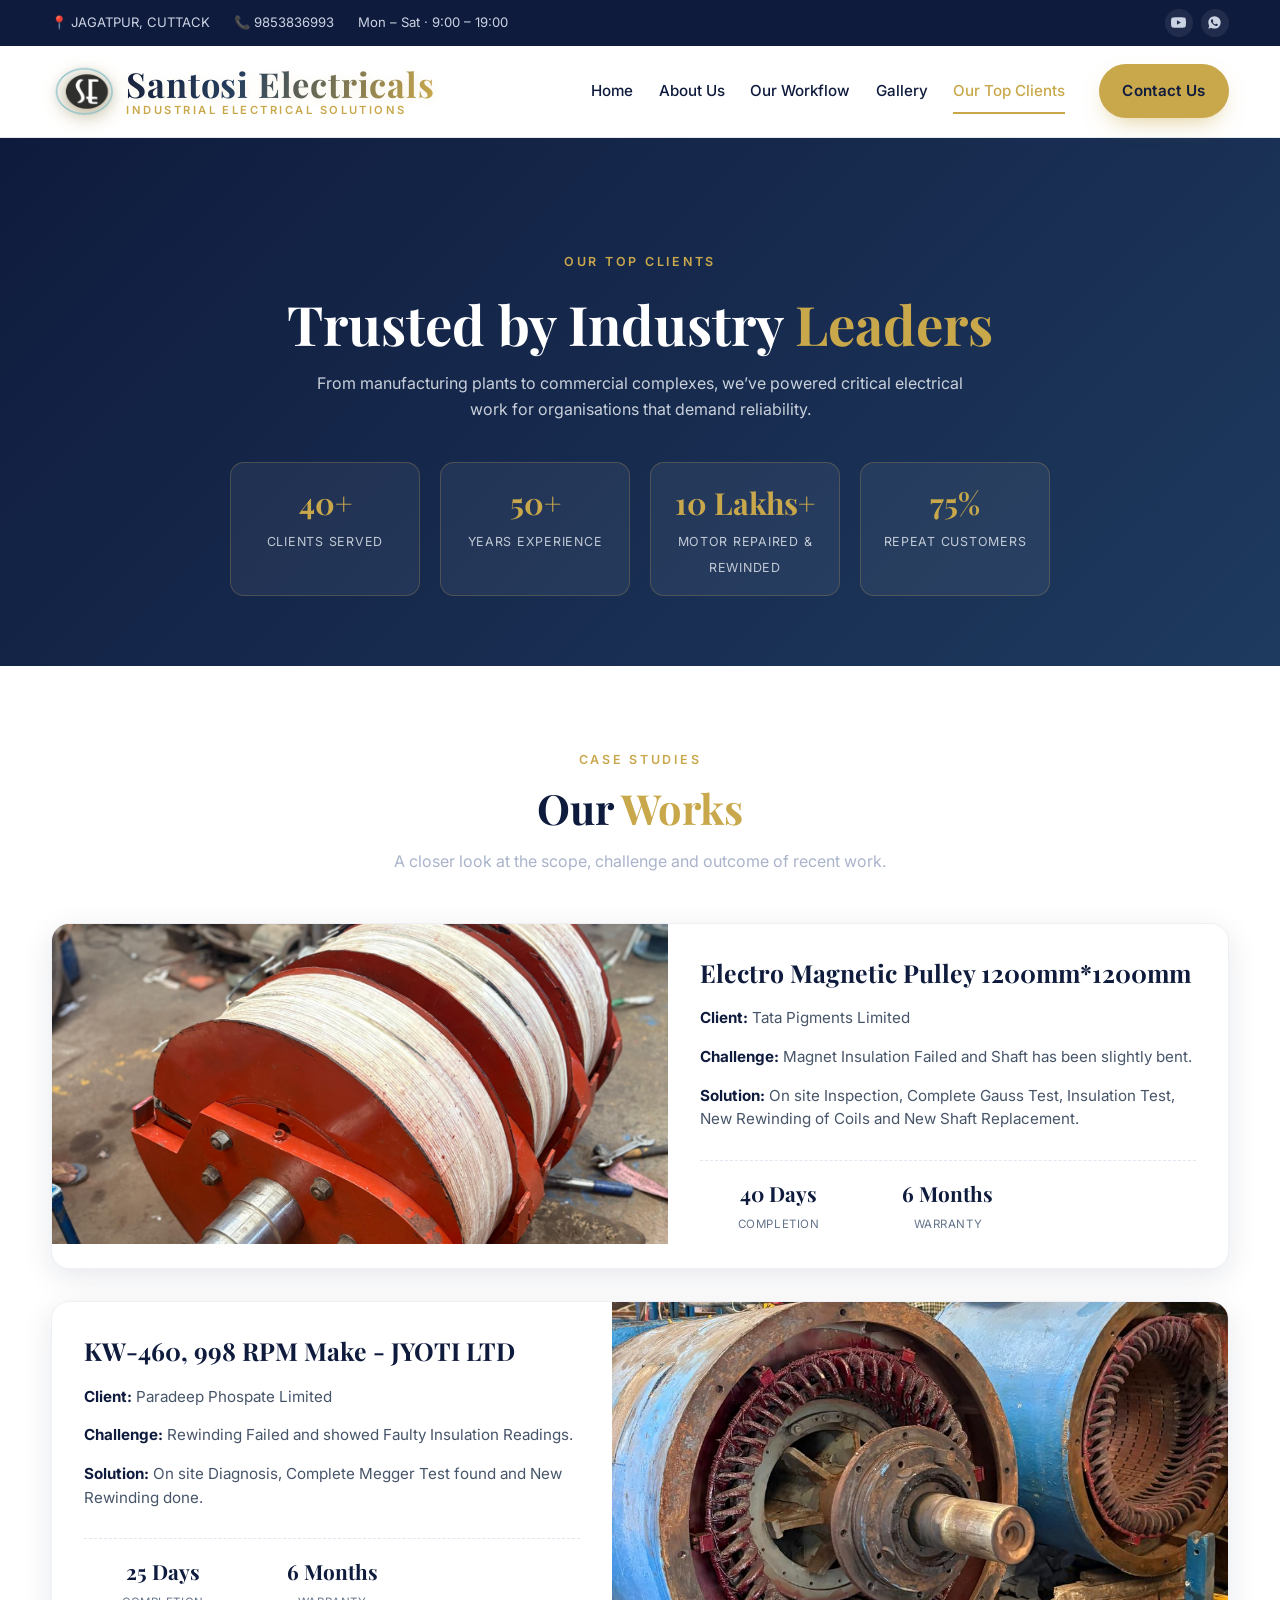
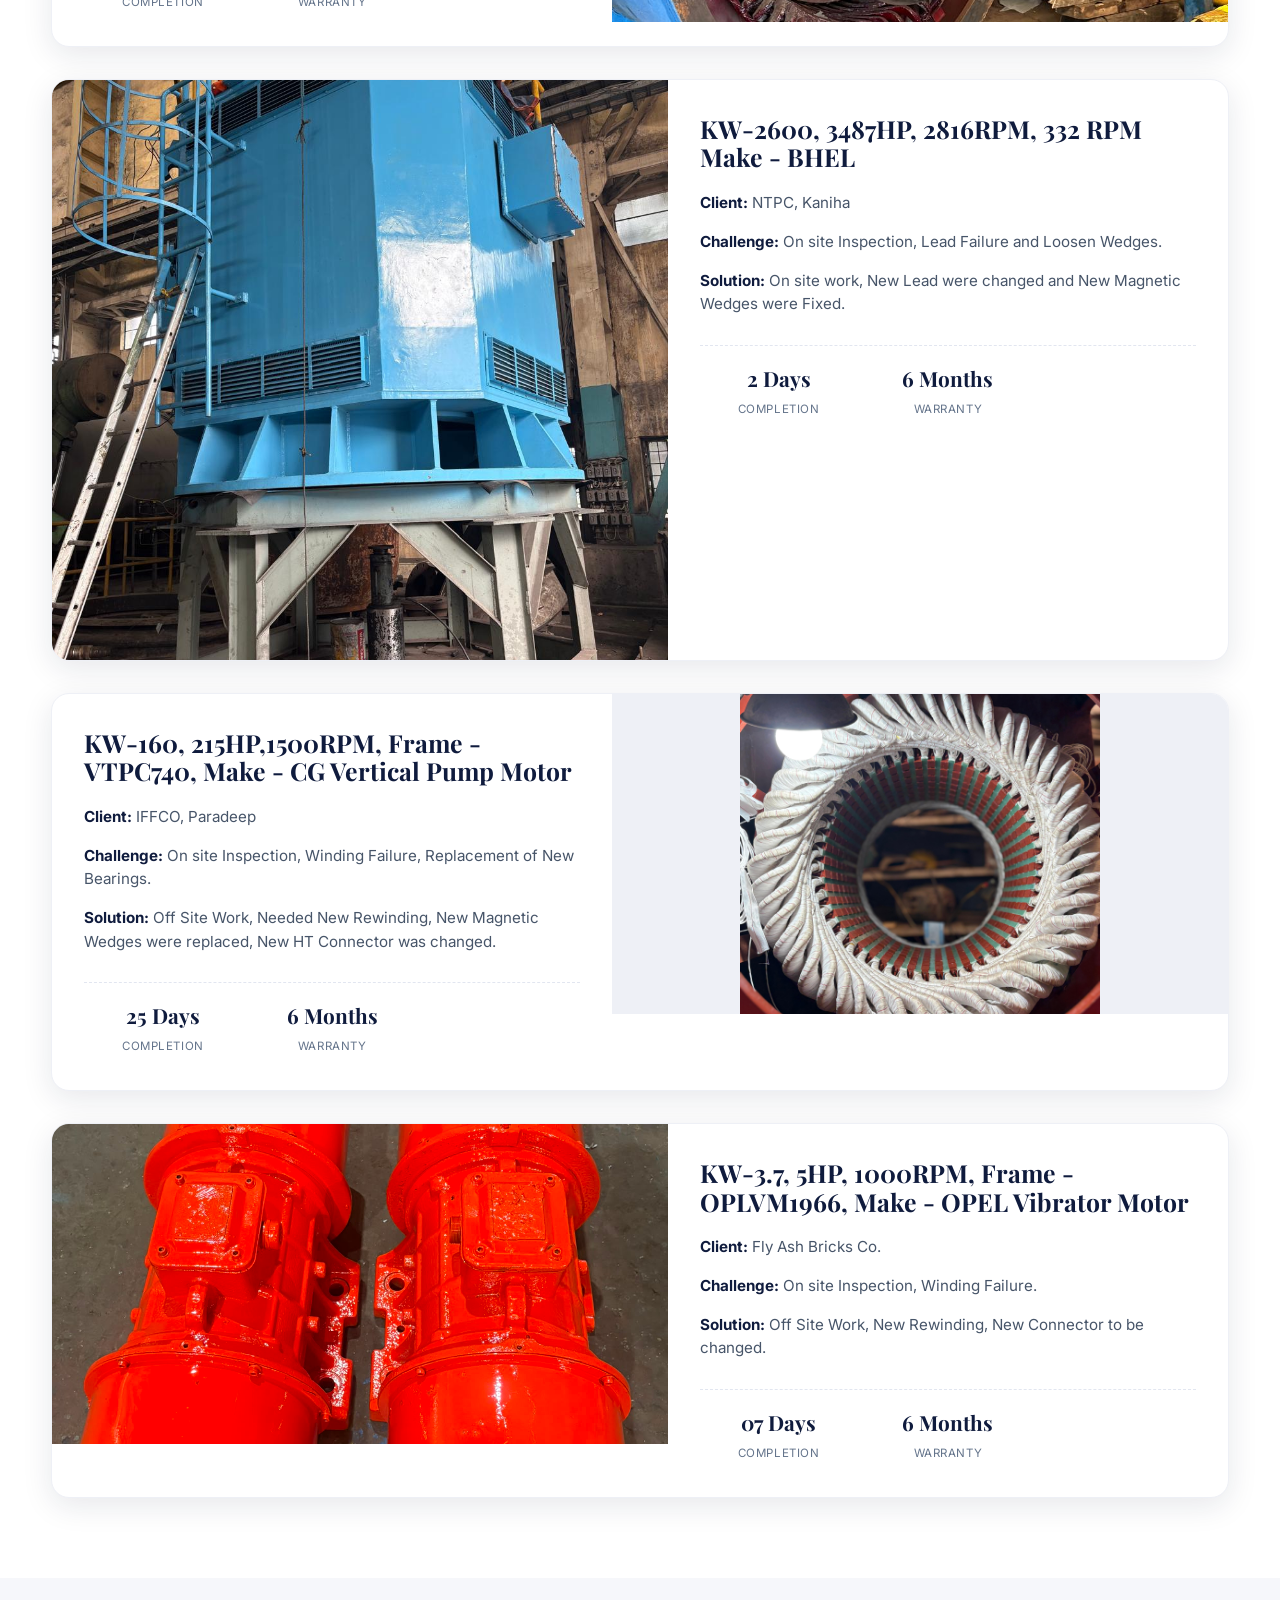
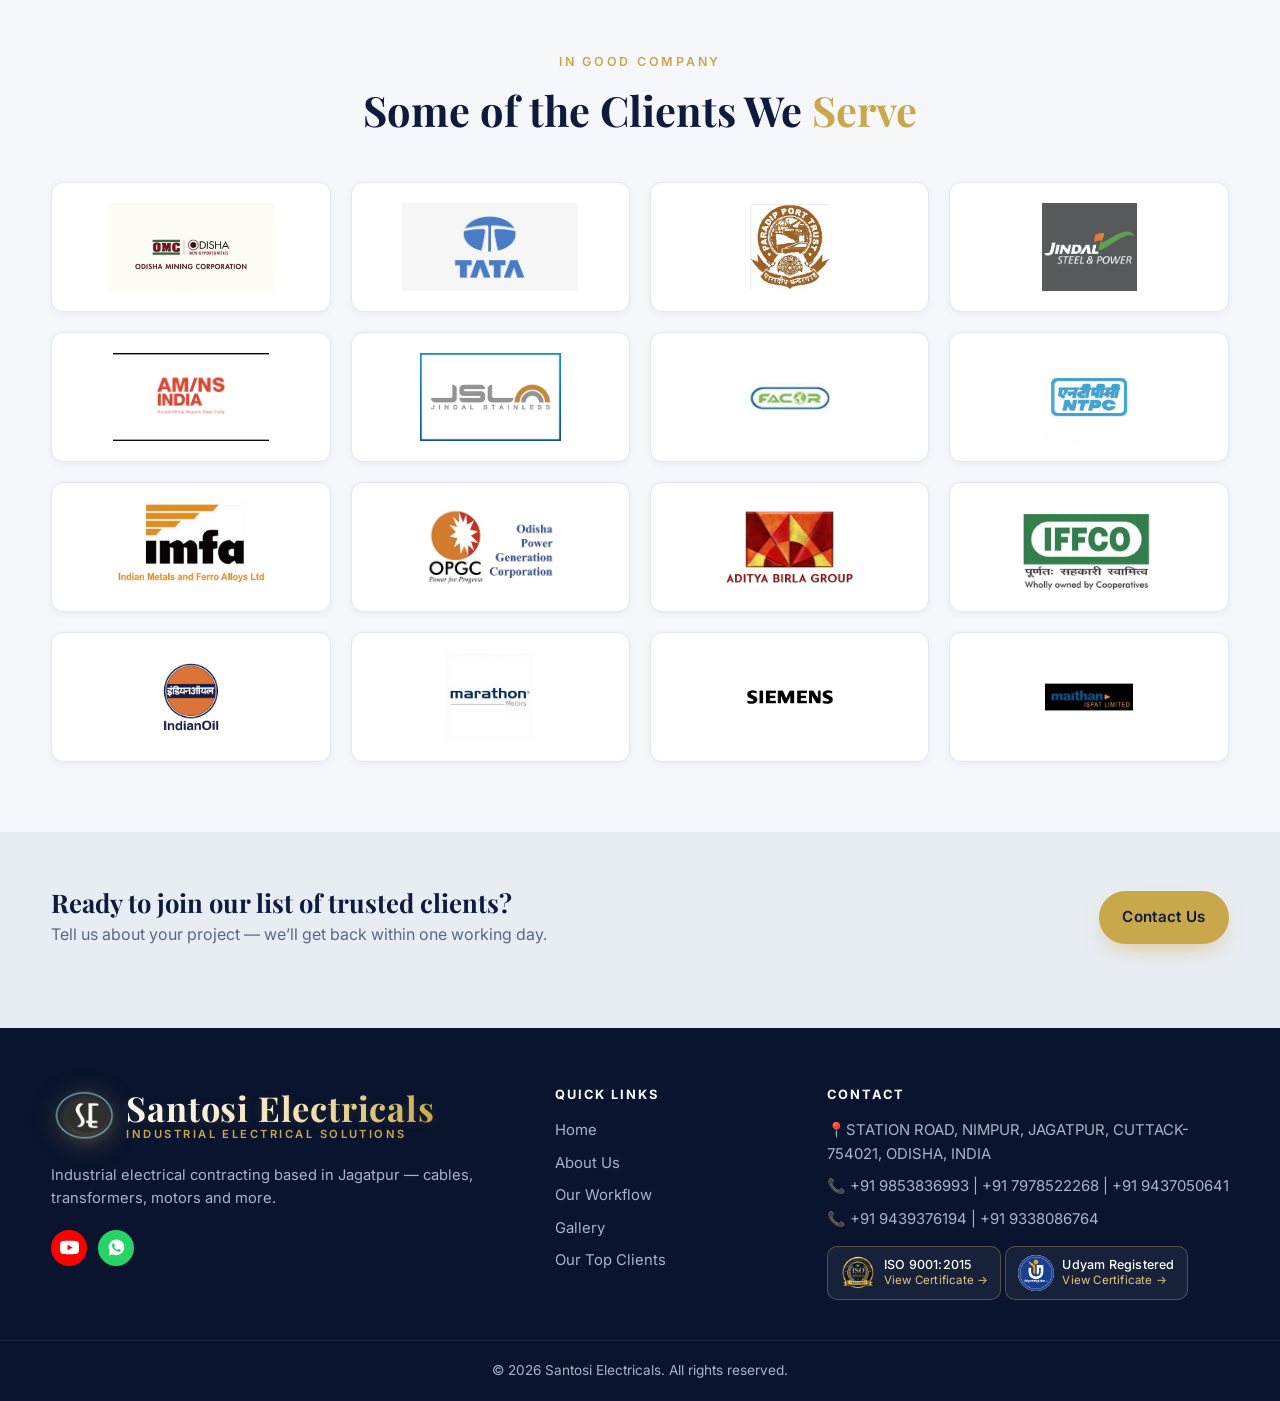
==== commit 6cacf476: "added vibrator motor code in clients.html" ====
--- a/clients.html
+++ b/clients.html
@@ -133,6 +133,20 @@
           </div>
         </article>
 
+        <article class="case-card">
+          <div class="case-card__media"><img src="Vibrator Motor.jpeg" alt="Vibrator Motor" loading="lazy" /></div>
+          <div class="case-card__body">
+            <h3>KW-3.7, 5HP, 1000RPM, Frame - OPLVM1966, Make - OPEL Vibrator Motor</h3>
+            <p><strong>Client:</strong> Fly Ash Bricks Co. </p>
+            <p><strong>Challenge:</strong> On site Inspection, Winding Failure.</p>
+            <p><strong>Solution:</strong> Off Site Work, New Rewinding, New Connector to be changed.</p>
+            <ul class="case-card__metrics">
+              <li><strong>07 Days</strong><span>Completion</span></li>
+              <li><strong>6 Months</strong><span>Warranty</span></li>
+            </ul>
+          </div>
+        </article>
+
       </div>
     </div>
   </section>
@@ -228,4 +242,4 @@
   </footer>
   <script src="./script.js"></script>
 </body>
-</html>+</html>
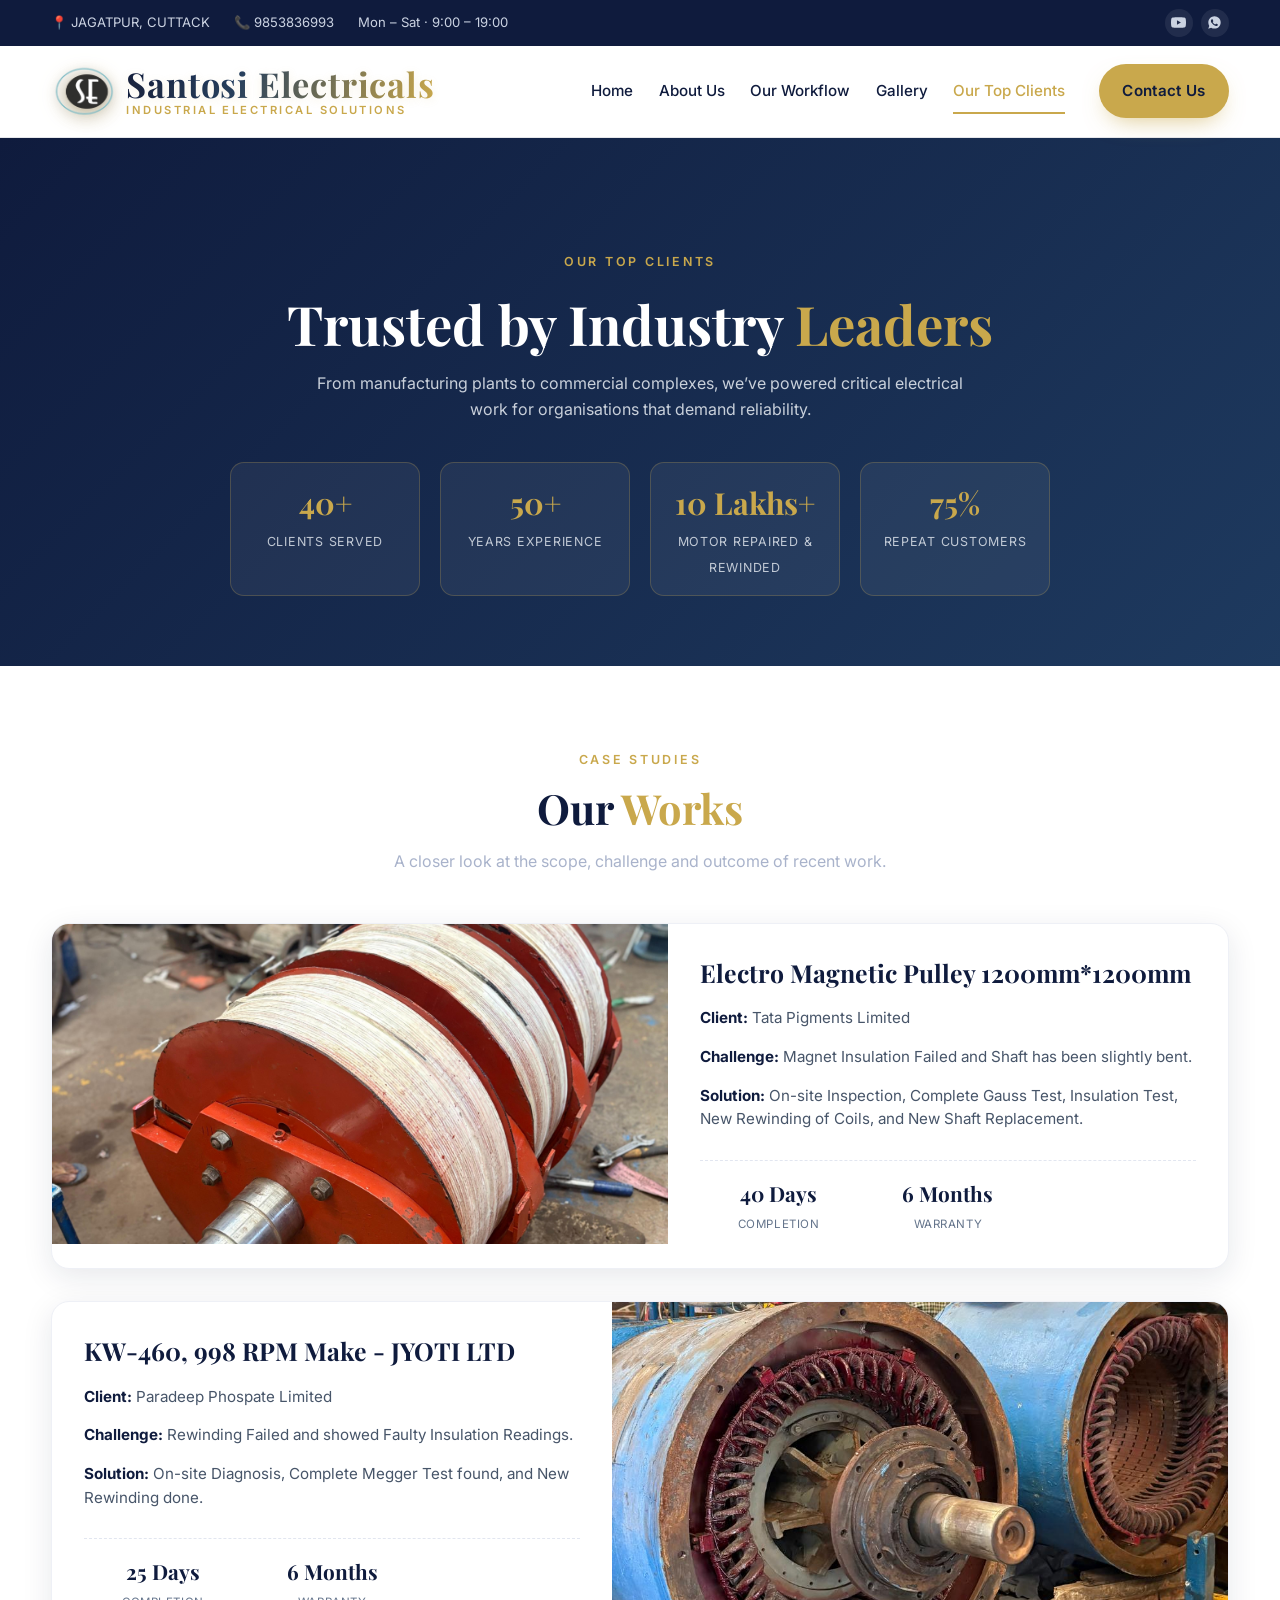
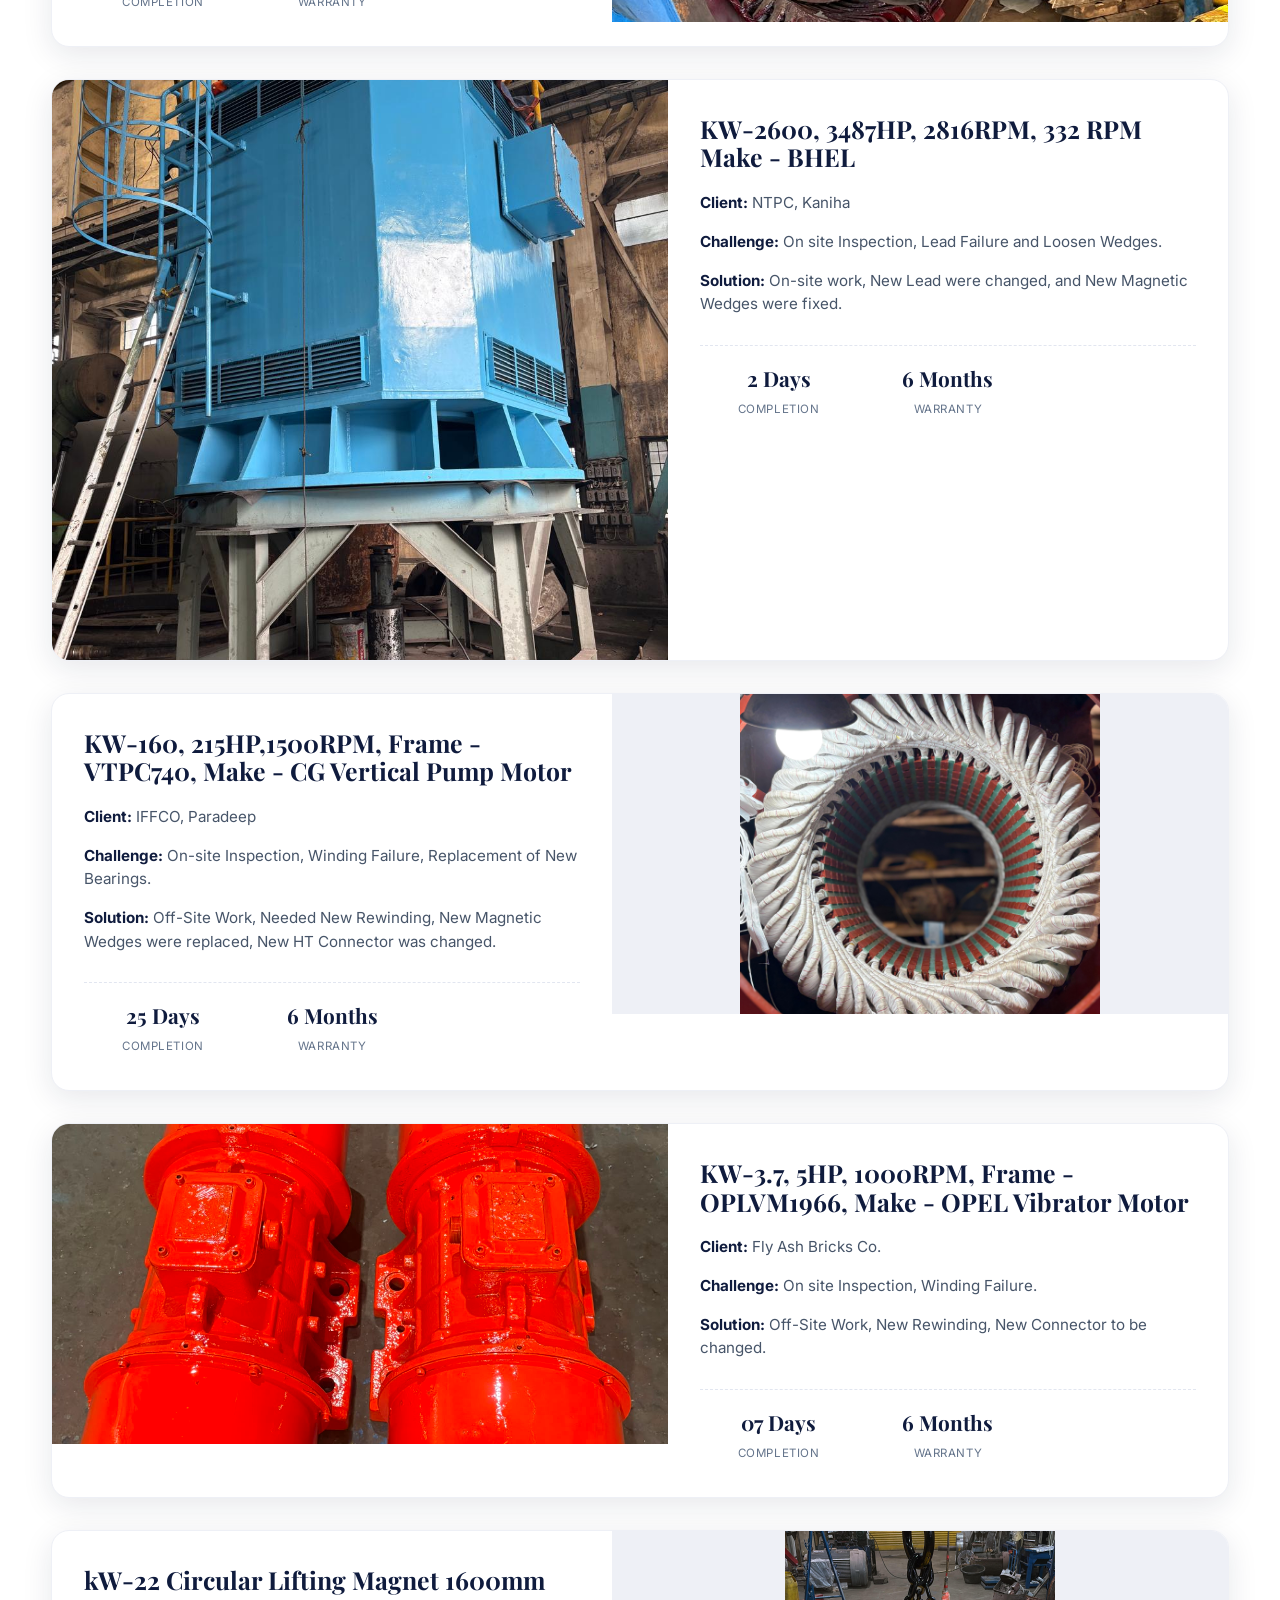
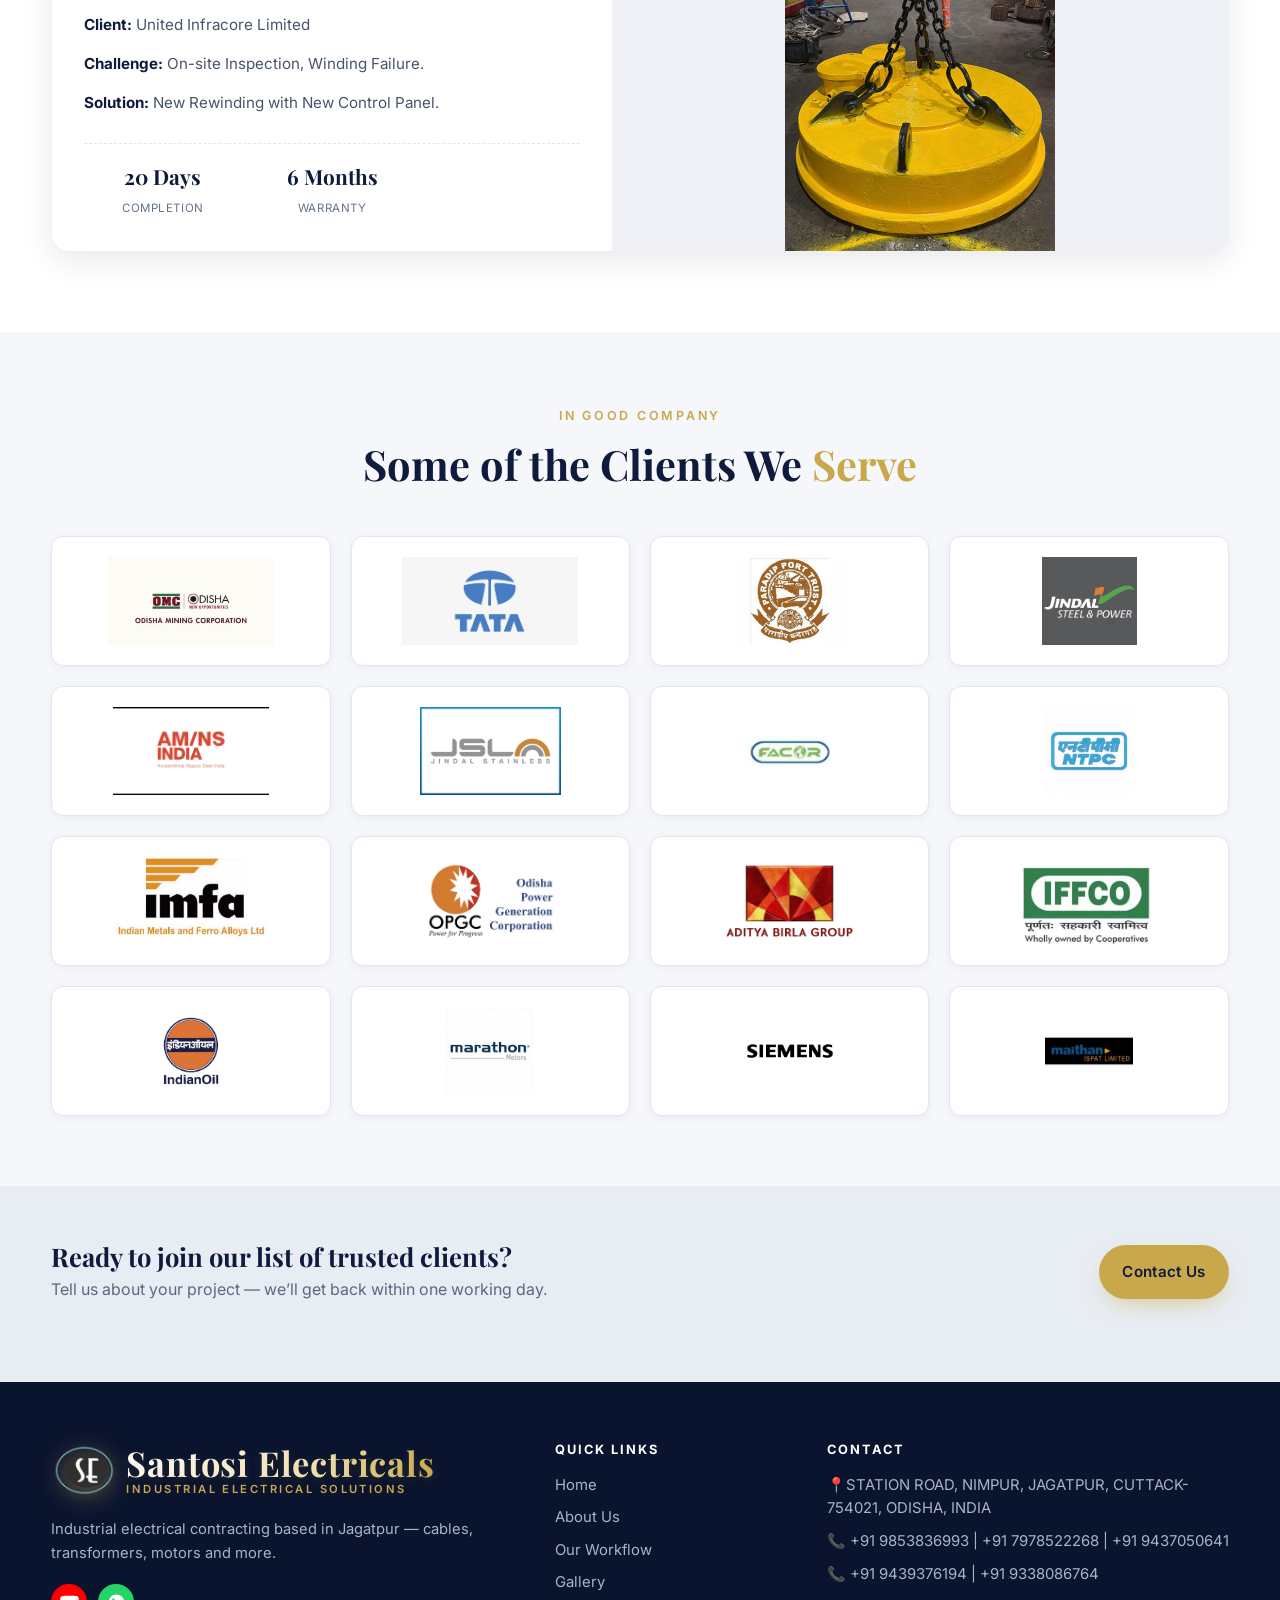
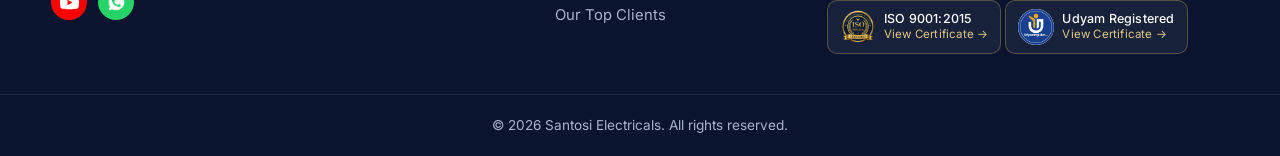
==== commit 367c0925: "Update clients page and added new one" ====
--- a/clients.html
+++ b/clients.html
@@ -81,7 +81,7 @@
             <h3>Electro Magnetic Pulley 1200mm*1200mm</h3>
             <p><strong>Client:</strong> Tata Pigments Limited </p>
             <p><strong>Challenge:</strong> Magnet Insulation Failed and Shaft has been slightly bent.</p>
-            <p><strong>Solution:</strong> On site Inspection, Complete Gauss Test, Insulation Test, New Rewinding of Coils and New Shaft Replacement.</p>
+            <p><strong>Solution:</strong> On-site Inspection, Complete Gauss Test, Insulation Test, New Rewinding of Coils, and New Shaft Replacement.</p>
             <ul class="case-card__metrics">
               <li><strong>40 Days</strong><span>Completion</span></li>
               <li><strong>6 Months</strong><span>Warranty</span></li>
@@ -96,7 +96,7 @@
             <h3>KW-460, 998 RPM Make - JYOTI LTD</h3>
             <p><strong>Client:</strong> Paradeep Phospate Limited</p>
             <p><strong>Challenge:</strong> Rewinding Failed and showed Faulty Insulation Readings.</p>
-            <p><strong>Solution:</strong> On site Diagnosis, Complete Megger Test found and New Rewinding done.</p>
+            <p><strong>Solution:</strong> On-site Diagnosis, Complete Megger Test found, and New Rewinding done.</p>
             <ul class="case-card__metrics">
               <li><strong>25 Days</strong><span>Completion</span></li>
               <li><strong>6 Months</strong><span>Warranty</span></li>
@@ -110,7 +110,7 @@
             <h3>KW-2600, 3487HP, 2816RPM, 332 RPM Make - BHEL</h3>
             <p><strong>Client:</strong> NTPC, Kaniha</p>
             <p><strong>Challenge:</strong> On site Inspection, Lead Failure and Loosen Wedges.</p>
-            <p><strong>Solution:</strong> On site work, New Lead were changed and New Magnetic Wedges were Fixed.</p>
+            <p><strong>Solution:</strong> On-site work, New Lead were changed, and New Magnetic Wedges were fixed.</p>
             <ul class="case-card__metrics">
               <li><strong>2 Days</strong><span>Completion</span></li>
               <li><strong>6 Months</strong><span>Warranty</span></li>
@@ -124,8 +124,8 @@
             <!-- <span class="case-card__sector">Oil &amp; Gas</span> -->
             <h3>KW-160, 215HP,1500RPM, Frame - VTPC740, Make - CG Vertical Pump Motor</h3>
             <p><strong>Client:</strong> IFFCO, Paradeep</p>
-            <p><strong>Challenge:</strong> On site Inspection, Winding Failure, Replacement of New Bearings.</p>
-            <p><strong>Solution:</strong> Off Site Work, Needed New Rewinding, New Magnetic Wedges were replaced, New HT Connector was changed.</p>
+            <p><strong>Challenge:</strong> On-site Inspection, Winding Failure, Replacement of New Bearings.</p>
+            <p><strong>Solution:</strong> Off-Site Work, Needed New Rewinding, New Magnetic Wedges were replaced, New HT Connector was changed.</p>
             <ul class="case-card__metrics">
               <li><strong>25 Days</strong><span>Completion</span></li>
               <li><strong>6 Months</strong><span>Warranty</span></li>
@@ -139,9 +139,24 @@
             <h3>KW-3.7, 5HP, 1000RPM, Frame - OPLVM1966, Make - OPEL Vibrator Motor</h3>
             <p><strong>Client:</strong> Fly Ash Bricks Co. </p>
             <p><strong>Challenge:</strong> On site Inspection, Winding Failure.</p>
-            <p><strong>Solution:</strong> Off Site Work, New Rewinding, New Connector to be changed.</p>
+            <p><strong>Solution:</strong> Off-Site Work, New Rewinding, New Connector to be changed.</p>
             <ul class="case-card__metrics">
               <li><strong>07 Days</strong><span>Completion</span></li>
+              <li><strong>6 Months</strong><span>Warranty</span></li>
+            </ul>
+          </div>
+        </article>
+
+        <article class="case-card case-card--reverse">
+          <div class="case-card__media case-card__media--full-img"><img src="Circular Lifting Magnet 1600mm.jpg" alt="Circular Lifting Magnet 1600mm" loading="lazy" /></div>
+          <div class="case-card__body">
+            <!-- <span class="case-card__sector">Oil &amp; Gas</span> -->
+            <h3>kW-22 Circular Lifting Magnet 1600mm</h3>
+            <p><strong>Client:</strong> United Infracore Limited </p>
+            <p><strong>Challenge:</strong> On-site Inspection, Winding Failure.</p>
+            <p><strong>Solution:</strong> New Rewinding with New Control Panel.</p>
+            <ul class="case-card__metrics">
+              <li><strong>20 Days</strong><span>Completion</span></li>
               <li><strong>6 Months</strong><span>Warranty</span></li>
             </ul>
           </div>
@@ -243,3 +258,4 @@
   <script src="./script.js"></script>
 </body>
 </html>
+
